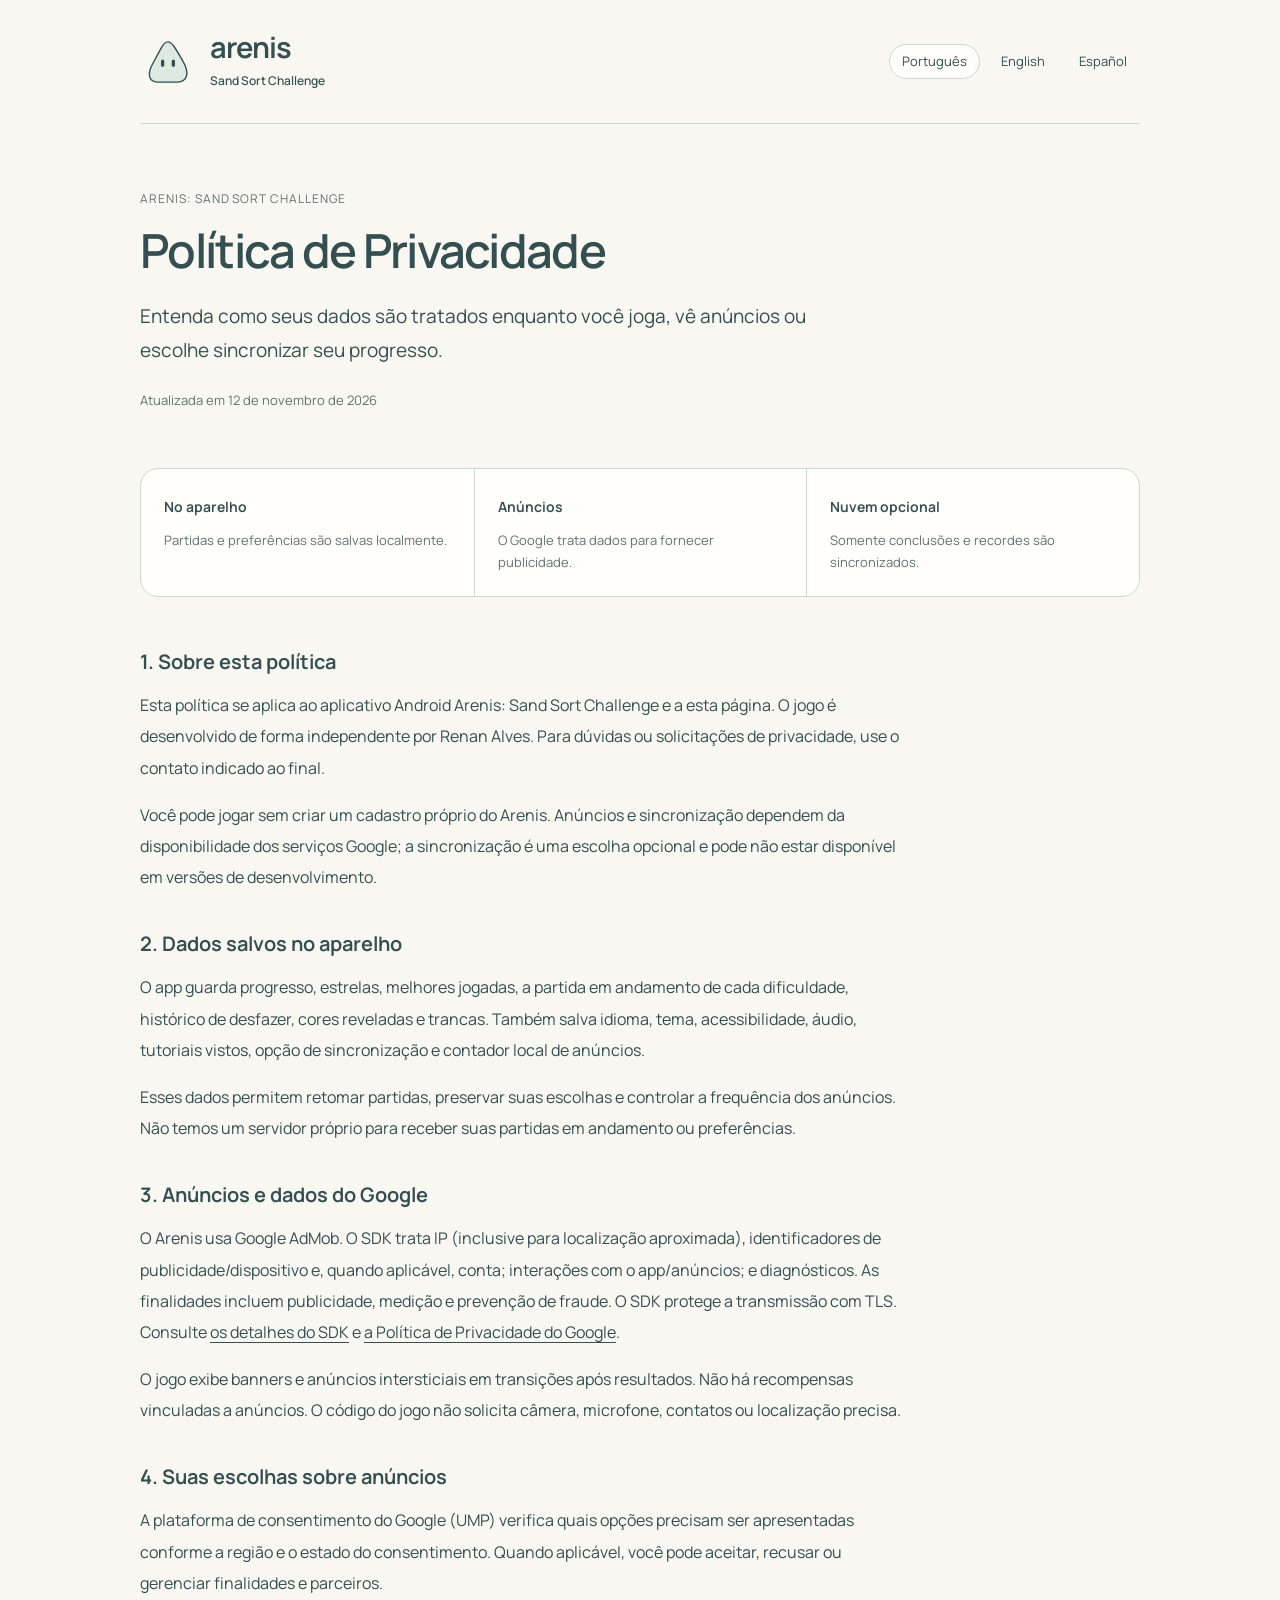
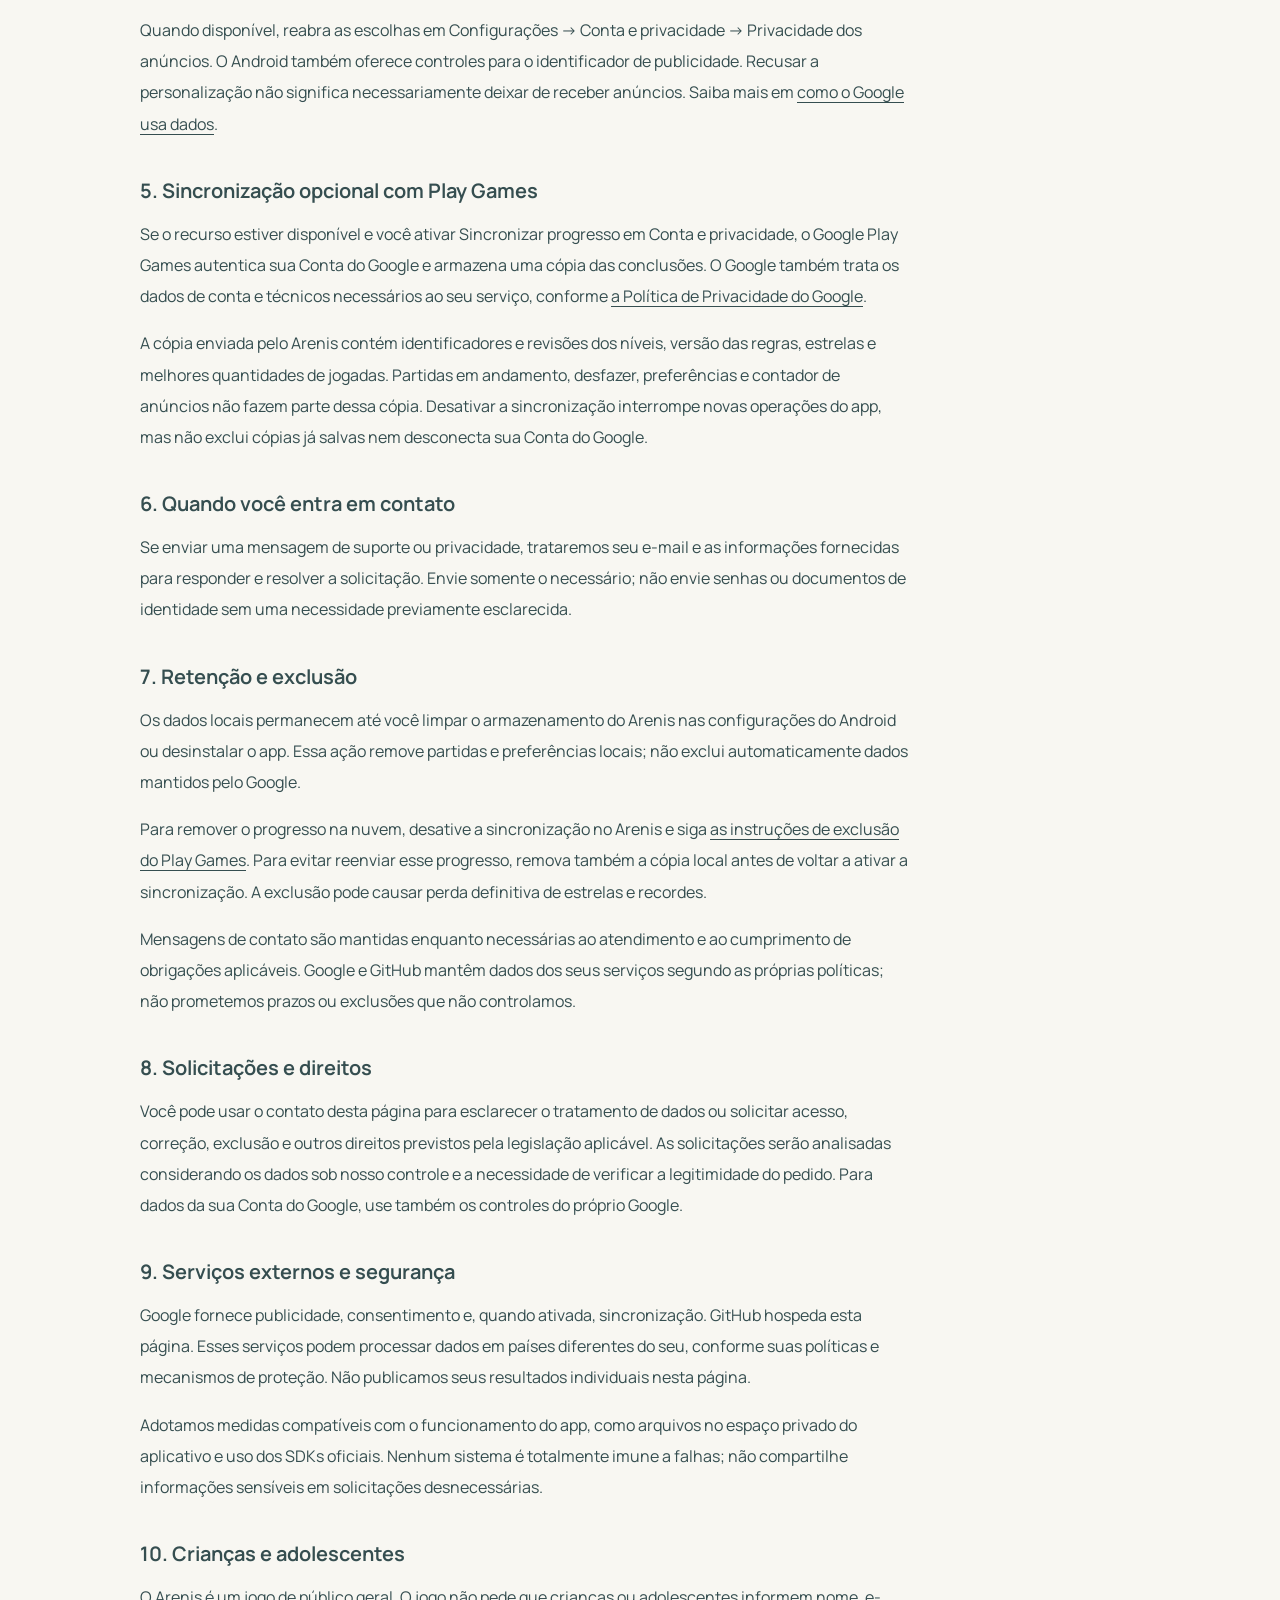
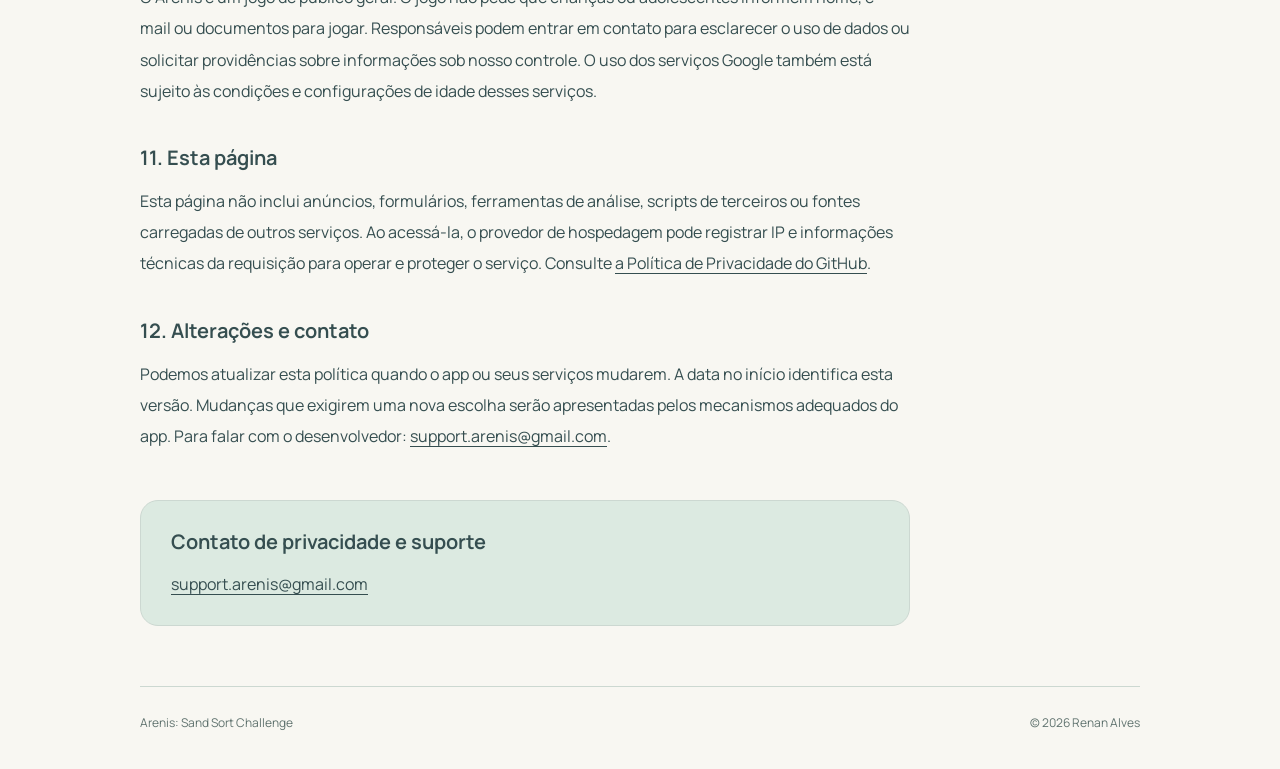
==== website/privacy/index.html @ b130f96e "Publish Arenis privacy policy in three languages" ====
<!doctype html>
<html lang="pt-BR">
<head><meta charset="utf-8"><meta name="viewport" content="width=device-width, initial-scale=1">
<meta name="description" content="Entenda como seus dados são tratados enquanto você joga, vê anúncios ou escolhe sincronizar seu progresso.">
<meta name="color-scheme" content="light dark"><title>Política de Privacidade · Arenis: Sand Sort Challenge</title>
<link rel="stylesheet" href="../styles.css"><link rel="icon" type="image/svg+xml" href="../mascot.svg"></head>
<body><div class="page"><header><a class="brand" href="../"><img src="../mascot.svg" width="56" height="56" alt=""><span><b>arenis</b><small>Sand Sort Challenge</small></span></a>
<nav aria-label="Idioma da página"><a href="./" lang="pt-BR" aria-current="page">Português</a><a href="en/" lang="en">English</a><a href="es-419/" lang="es-419">Español</a></nav></header>
<main><div class="intro"><p class="eyebrow">Arenis: Sand Sort Challenge</p><h1>Política de Privacidade</h1><p class="lead">Entenda como seus dados são tratados enquanto você joga, vê anúncios ou escolhe sincronizar seu progresso.</p><p class="date"><time datetime="2026-11-12">Atualizada em 12 de novembro de 2026</time></p></div>
<div class="summary"><div><strong>No aparelho</strong><p>Partidas e preferências são salvas localmente.</p></div><div><strong>Anúncios</strong><p>O Google trata dados para fornecer publicidade.</p></div><div><strong>Nuvem opcional</strong><p>Somente conclusões e recordes são sincronizados.</p></div></div><article><section id="sobre"><h2>1. Sobre esta política</h2><p>Esta política se aplica ao aplicativo Android Arenis: Sand Sort Challenge e a esta página. O jogo é desenvolvido de forma independente por Renan Alves. Para dúvidas ou solicitações de privacidade, use o contato indicado ao final.</p><p>Você pode jogar sem criar um cadastro próprio do Arenis. Anúncios e sincronização dependem da disponibilidade dos serviços Google; a sincronização é uma escolha opcional e pode não estar disponível em versões de desenvolvimento.</p></section><section id="local"><h2>2. Dados salvos no aparelho</h2><p>O app guarda progresso, estrelas, melhores jogadas, a partida em andamento de cada dificuldade, histórico de desfazer, cores reveladas e trancas. Também salva idioma, tema, acessibilidade, áudio, tutoriais vistos, opção de sincronização e contador local de anúncios.</p><p>Esses dados permitem retomar partidas, preservar suas escolhas e controlar a frequência dos anúncios. Não temos um servidor próprio para receber suas partidas em andamento ou preferências.</p></section><section id="anuncios"><h2>3. Anúncios e dados do Google</h2><p>O Arenis usa Google AdMob. O SDK trata IP (inclusive para localização aproximada), identificadores de publicidade/dispositivo e, quando aplicável, conta; interações com o app/anúncios; e diagnósticos. As finalidades incluem publicidade, medição e prevenção de fraude. O SDK protege a transmissão com TLS. Consulte <a href="https://developers.google.com/admob/android/privacy/play-data-disclosure">os detalhes do SDK</a> e <a href="https://policies.google.com/privacy">a Política de Privacidade do Google</a>.</p><p>O jogo exibe banners e anúncios intersticiais em transições após resultados. Não há recompensas vinculadas a anúncios. O código do jogo não solicita câmera, microfone, contatos ou localização precisa.</p></section><section id="escolhas"><h2>4. Suas escolhas sobre anúncios</h2><p>A plataforma de consentimento do Google (UMP) verifica quais opções precisam ser apresentadas conforme a região e o estado do consentimento. Quando aplicável, você pode aceitar, recusar ou gerenciar finalidades e parceiros.</p><p>Quando disponível, reabra as escolhas em Configurações → Conta e privacidade → Privacidade dos anúncios. O Android também oferece controles para o identificador de publicidade. Recusar a personalização não significa necessariamente deixar de receber anúncios. Saiba mais em <a href="https://policies.google.com/technologies/partner-sites">como o Google usa dados</a>.</p></section><section id="nuvem"><h2>5. Sincronização opcional com Play Games</h2><p>Se o recurso estiver disponível e você ativar Sincronizar progresso em Conta e privacidade, o Google Play Games autentica sua Conta do Google e armazena uma cópia das conclusões. O Google também trata os dados de conta e técnicos necessários ao seu serviço, conforme <a href="https://policies.google.com/privacy">a Política de Privacidade do Google</a>.</p><p>A cópia enviada pelo Arenis contém identificadores e revisões dos níveis, versão das regras, estrelas e melhores quantidades de jogadas. Partidas em andamento, desfazer, preferências e contador de anúncios não fazem parte dessa cópia. Desativar a sincronização interrompe novas operações do app, mas não exclui cópias já salvas nem desconecta sua Conta do Google.</p></section><section id="contato"><h2>6. Quando você entra em contato</h2><p>Se enviar uma mensagem de suporte ou privacidade, trataremos seu e-mail e as informações fornecidas para responder e resolver a solicitação. Envie somente o necessário; não envie senhas ou documentos de identidade sem uma necessidade previamente esclarecida.</p></section><section id="exclusao"><h2>7. Retenção e exclusão</h2><p>Os dados locais permanecem até você limpar o armazenamento do Arenis nas configurações do Android ou desinstalar o app. Essa ação remove partidas e preferências locais; não exclui automaticamente dados mantidos pelo Google.</p><p>Para remover o progresso na nuvem, desative a sincronização no Arenis e siga <a href="https://support.google.com/googleplay/answer/9130646">as instruções de exclusão do Play Games</a>. Para evitar reenviar esse progresso, remova também a cópia local antes de voltar a ativar a sincronização. A exclusão pode causar perda definitiva de estrelas e recordes.</p><p>Mensagens de contato são mantidas enquanto necessárias ao atendimento e ao cumprimento de obrigações aplicáveis. Google e GitHub mantêm dados dos seus serviços segundo as próprias políticas; não prometemos prazos ou exclusões que não controlamos.</p></section><section id="direitos"><h2>8. Solicitações e direitos</h2><p>Você pode usar o contato desta página para esclarecer o tratamento de dados ou solicitar acesso, correção, exclusão e outros direitos previstos pela legislação aplicável. As solicitações serão analisadas considerando os dados sob nosso controle e a necessidade de verificar a legitimidade do pedido. Para dados da sua Conta do Google, use também os controles do próprio Google.</p></section><section id="seguranca"><h2>9. Serviços externos e segurança</h2><p>Google fornece publicidade, consentimento e, quando ativada, sincronização. GitHub hospeda esta página. Esses serviços podem processar dados em países diferentes do seu, conforme suas políticas e mecanismos de proteção. Não publicamos seus resultados individuais nesta página.</p><p>Adotamos medidas compatíveis com o funcionamento do app, como arquivos no espaço privado do aplicativo e uso dos SDKs oficiais. Nenhum sistema é totalmente imune a falhas; não compartilhe informações sensíveis em solicitações desnecessárias.</p></section><section id="familias"><h2>10. Crianças e adolescentes</h2><p>O Arenis é um jogo de público geral. O jogo não pede que crianças ou adolescentes informem nome, e-mail ou documentos para jogar. Responsáveis podem entrar em contato para esclarecer o uso de dados ou solicitar providências sobre informações sob nosso controle. O uso dos serviços Google também está sujeito às condições e configurações de idade desses serviços.</p></section><section id="pagina"><h2>11. Esta página</h2><p>Esta página não inclui anúncios, formulários, ferramentas de análise, scripts de terceiros ou fontes carregadas de outros serviços. Ao acessá-la, o provedor de hospedagem pode registrar IP e informações técnicas da requisição para operar e proteger o serviço. Consulte <a href="https://docs.github.com/site-policy/privacy-policies/github-general-privacy-statement">a Política de Privacidade do GitHub</a>.</p></section><section id="alteracoes"><h2>12. Alterações e contato</h2><p>Podemos atualizar esta política quando o app ou seus serviços mudarem. A data no início identifica esta versão. Mudanças que exigirem uma nova escolha serão apresentadas pelos mecanismos adequados do app. Para falar com o desenvolvedor: <a href="mailto:support.arenis@gmail.com">support.arenis@gmail.com</a>.</p></section></article>
<aside class="contact"><h2>Contato de privacidade e suporte</h2><p><a href="mailto:support.arenis@gmail.com">support.arenis@gmail.com</a></p></aside></main>
<footer><span>Arenis: Sand Sort Challenge</span><span>© 2026 Renan Alves</span></footer></div></body></html>
---- website/styles.css ----
@font-face{font-family:Manrope;src:url("fonts/Manrope.ttf") format("truetype");font-weight:200 800;font-display:swap}
:root{color-scheme:light dark;--bg:#f8f7f2;--surface:#fffefa;--text:#354e50;--muted:#60736f;--line:#ccd8d1;--soft:#dceae1;--focus:#354e50}
*{box-sizing:border-box}html{scroll-behavior:smooth}body{margin:0;background:var(--bg);color:var(--text);font:16px/1.8 Manrope,system-ui,sans-serif}a{color:inherit;text-underline-offset:4px;overflow-wrap:anywhere}a:hover{text-decoration-thickness:2px}a:focus-visible{outline:2px solid var(--focus);outline-offset:5px;border-radius:3px}.page{width:min(100% - 48px,1000px);margin:auto}header{display:flex;align-items:center;justify-content:space-between;gap:24px;padding:32px 0;border-bottom:1px solid var(--line)}.brand{display:flex;gap:14px;align-items:center;text-decoration:none}.brand b{font-size:29px;line-height:1.1;font-weight:650;letter-spacing:-1px}.brand small{display:block;font-size:12px;font-weight:550;margin-top:3px}nav{display:flex;flex-wrap:wrap;gap:8px}nav a{font-size:13px;padding:5px 12px;border:1px solid transparent;border-radius:20px;text-decoration:none}nav a[aria-current]{border-color:var(--line);background:var(--surface)}.intro{max-width:760px;padding:64px 0 28px}.eyebrow{font-size:12px;letter-spacing:.08em;text-transform:uppercase;color:var(--muted);margin:0 0 12px}h1{font-size:clamp(30px,5vw,47px);font-weight:600;line-height:1.2;letter-spacing:-1.7px;margin:0 0 22px}.lead{font-size:19px;line-height:1.75;margin:0 0 22px;max-width:690px}.date{font-size:13px;color:var(--muted)}.summary{display:grid;grid-template-columns:repeat(3,1fr);border:1px solid var(--line);border-radius:18px;background:var(--surface);margin:12px 0 50px}.summary div{padding:23px}.summary div+div{border-left:1px solid var(--line)}.summary strong{font-size:14px;font-weight:650}.summary p{font-size:13px;color:var(--muted);line-height:1.7;margin:8px 0 0}article{max-width:770px}section{margin:0 0 36px;scroll-margin-top:24px}h2{font-size:20px;font-weight:650;line-height:1.5;margin:0 0 13px}p{margin:0 0 16px}article p{line-height:1.95}.contact{border:1px solid var(--line);border-radius:18px;background:var(--soft);padding:26px 30px;margin:48px 0 60px;max-width:770px}.contact p{margin:0}.draft{border:1px dashed var(--muted);border-radius:12px;padding:14px 20px;margin-top:30px;font-size:14px}footer{padding:25px 0 36px;border-top:1px solid var(--line);display:flex;justify-content:space-between;gap:16px;font-size:12px;color:var(--muted)}
@media(prefers-color-scheme:dark){:root{--bg:#202e33;--surface:#29393e;--text:#e3ece5;--muted:#adbfba;--line:#49615e;--soft:#354f47;--focus:#e3ece5}}
@media(max-width:620px){.page{width:calc(100% - 40px)}header{align-items:flex-start;flex-direction:column;gap:20px;padding:24px 0}nav{gap:3px}nav a{padding:4px 10px}nav a:first-child{margin-left:-10px}.intro{padding-top:40px}h1{letter-spacing:-1px}.lead{font-size:17px}.summary{grid-template-columns:1fr;margin-bottom:36px}.summary div{padding:18px 22px}.summary div+div{border-left:0;border-top:1px solid var(--line)}.summary p{margin-top:3px}h2{font-size:19px}.contact{padding:22px}footer{flex-direction:column;gap:5px}article p{line-height:1.9}}
@media(prefers-reduced-motion:reduce){html{scroll-behavior:auto}}
@media print{body{font-size:10pt;background:white;color:black}.page{width:100%}nav,.summary{display:none}.intro{padding:24px 0}a{color:black}section{break-inside:avoid}footer{margin-top:20px}.contact{background:none}}
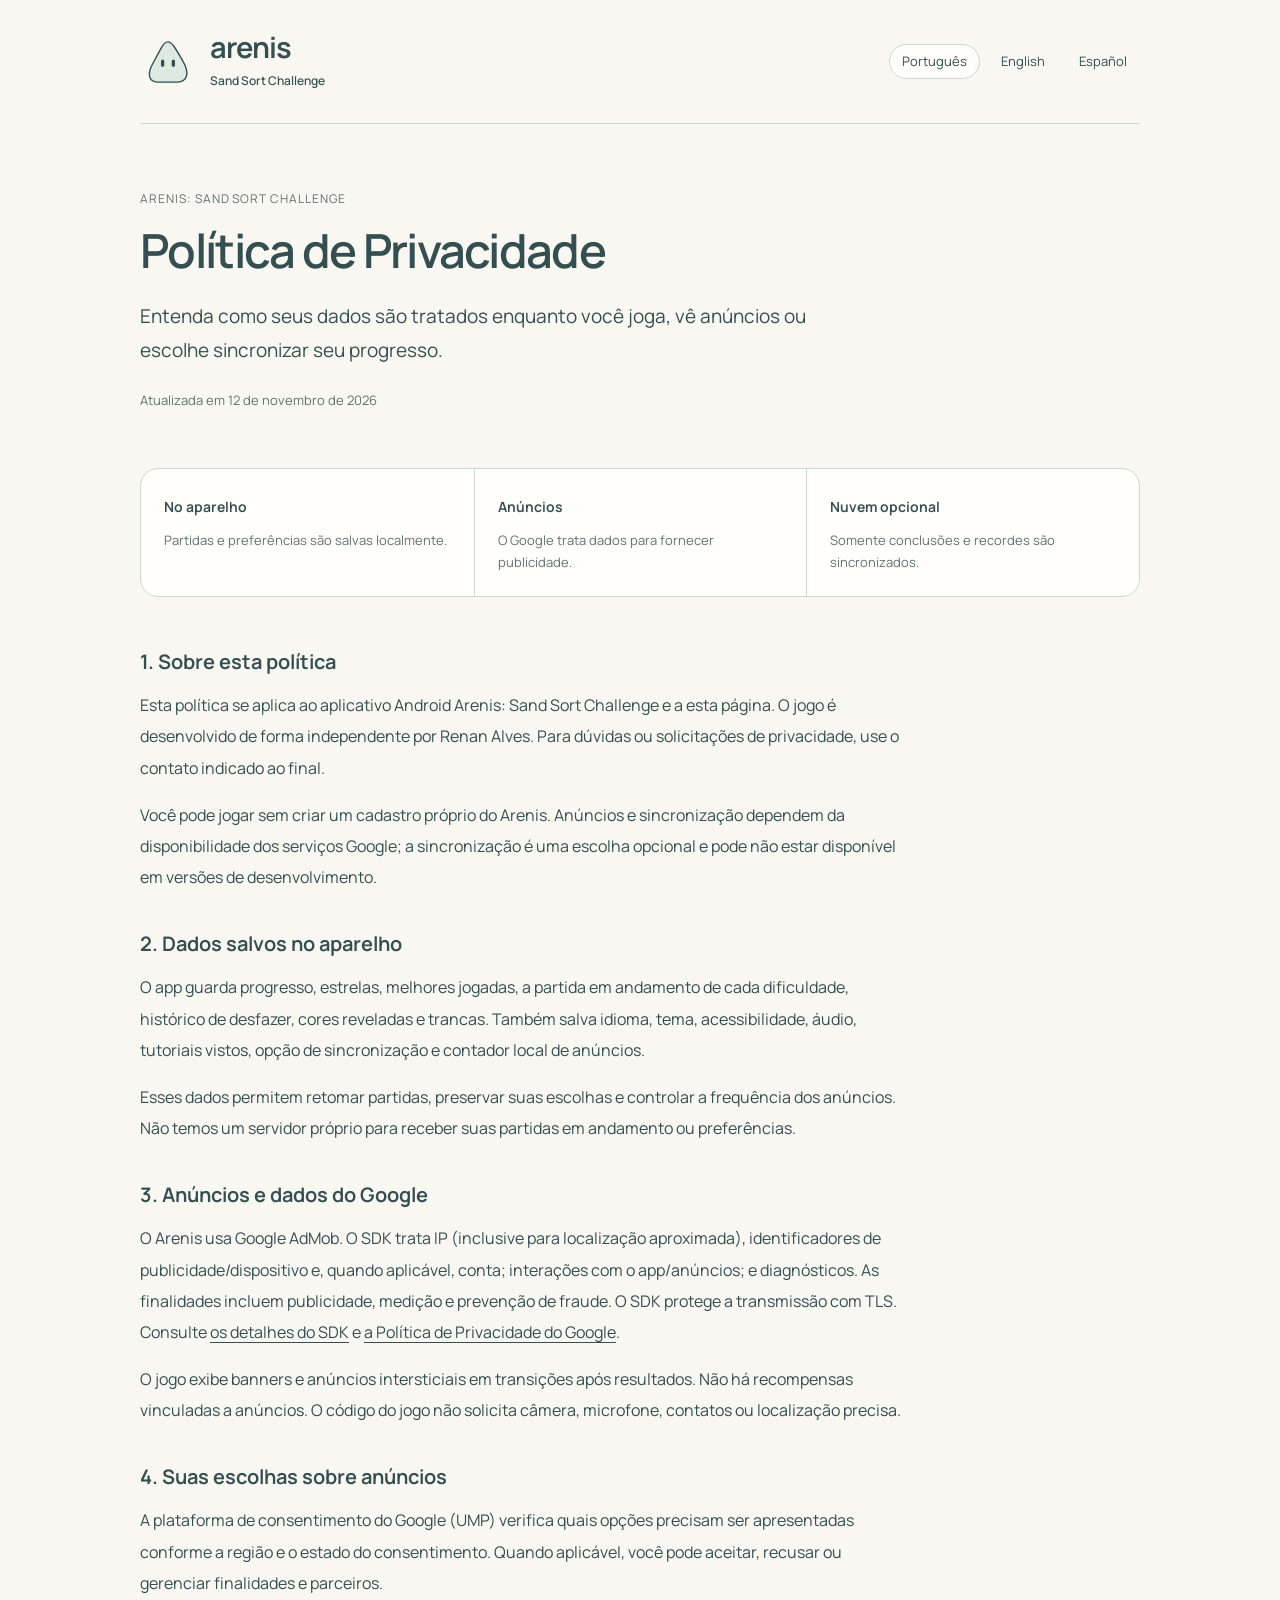
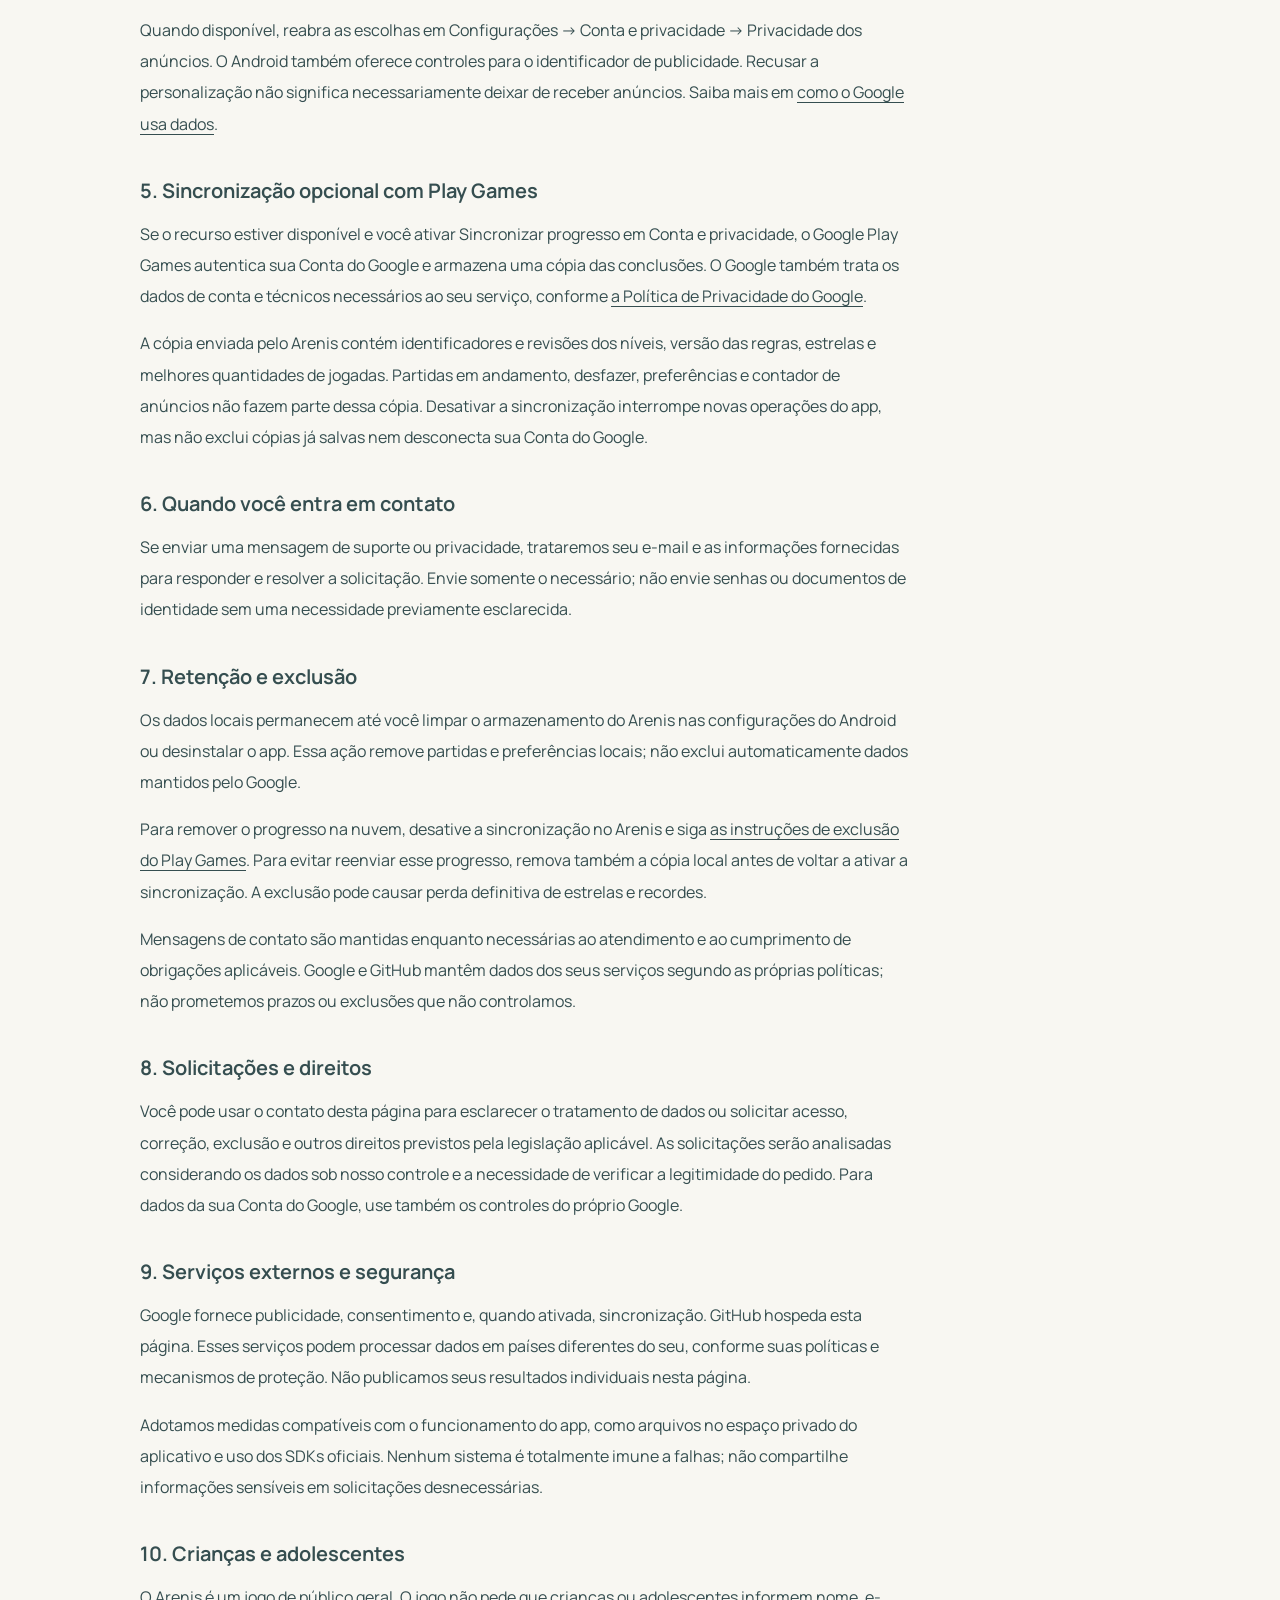
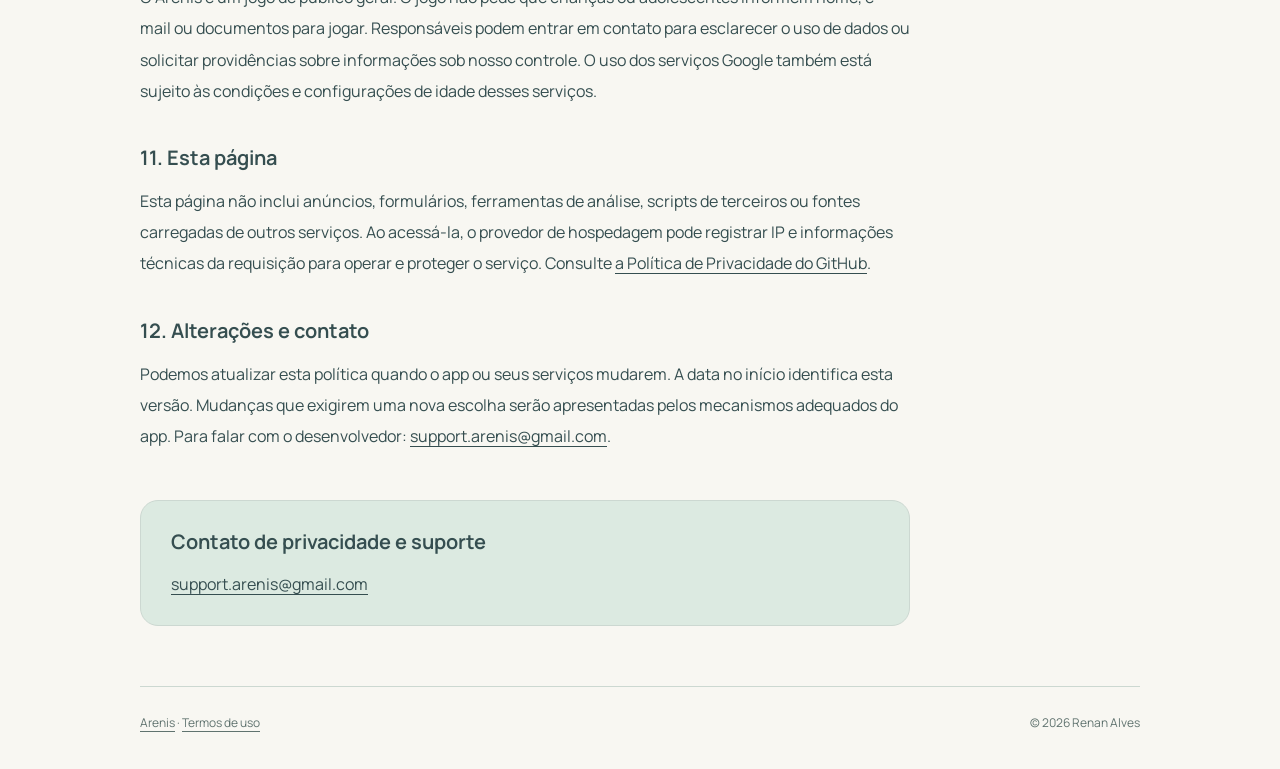
==== commit e2551c0e: "Add Arenis homepage and terms for OAuth setup" ====
--- a/website/privacy/index.html
+++ b/website/privacy/index.html
@@ -9,4 +9,4 @@
 <main><div class="intro"><p class="eyebrow">Arenis: Sand Sort Challenge</p><h1>Política de Privacidade</h1><p class="lead">Entenda como seus dados são tratados enquanto você joga, vê anúncios ou escolhe sincronizar seu progresso.</p><p class="date"><time datetime="2026-11-12">Atualizada em 12 de novembro de 2026</time></p></div>
 <div class="summary"><div><strong>No aparelho</strong><p>Partidas e preferências são salvas localmente.</p></div><div><strong>Anúncios</strong><p>O Google trata dados para fornecer publicidade.</p></div><div><strong>Nuvem opcional</strong><p>Somente conclusões e recordes são sincronizados.</p></div></div><article><section id="sobre"><h2>1. Sobre esta política</h2><p>Esta política se aplica ao aplicativo Android Arenis: Sand Sort Challenge e a esta página. O jogo é desenvolvido de forma independente por Renan Alves. Para dúvidas ou solicitações de privacidade, use o contato indicado ao final.</p><p>Você pode jogar sem criar um cadastro próprio do Arenis. Anúncios e sincronização dependem da disponibilidade dos serviços Google; a sincronização é uma escolha opcional e pode não estar disponível em versões de desenvolvimento.</p></section><section id="local"><h2>2. Dados salvos no aparelho</h2><p>O app guarda progresso, estrelas, melhores jogadas, a partida em andamento de cada dificuldade, histórico de desfazer, cores reveladas e trancas. Também salva idioma, tema, acessibilidade, áudio, tutoriais vistos, opção de sincronização e contador local de anúncios.</p><p>Esses dados permitem retomar partidas, preservar suas escolhas e controlar a frequência dos anúncios. Não temos um servidor próprio para receber suas partidas em andamento ou preferências.</p></section><section id="anuncios"><h2>3. Anúncios e dados do Google</h2><p>O Arenis usa Google AdMob. O SDK trata IP (inclusive para localização aproximada), identificadores de publicidade/dispositivo e, quando aplicável, conta; interações com o app/anúncios; e diagnósticos. As finalidades incluem publicidade, medição e prevenção de fraude. O SDK protege a transmissão com TLS. Consulte <a href="https://developers.google.com/admob/android/privacy/play-data-disclosure">os detalhes do SDK</a> e <a href="https://policies.google.com/privacy">a Política de Privacidade do Google</a>.</p><p>O jogo exibe banners e anúncios intersticiais em transições após resultados. Não há recompensas vinculadas a anúncios. O código do jogo não solicita câmera, microfone, contatos ou localização precisa.</p></section><section id="escolhas"><h2>4. Suas escolhas sobre anúncios</h2><p>A plataforma de consentimento do Google (UMP) verifica quais opções precisam ser apresentadas conforme a região e o estado do consentimento. Quando aplicável, você pode aceitar, recusar ou gerenciar finalidades e parceiros.</p><p>Quando disponível, reabra as escolhas em Configurações → Conta e privacidade → Privacidade dos anúncios. O Android também oferece controles para o identificador de publicidade. Recusar a personalização não significa necessariamente deixar de receber anúncios. Saiba mais em <a href="https://policies.google.com/technologies/partner-sites">como o Google usa dados</a>.</p></section><section id="nuvem"><h2>5. Sincronização opcional com Play Games</h2><p>Se o recurso estiver disponível e você ativar Sincronizar progresso em Conta e privacidade, o Google Play Games autentica sua Conta do Google e armazena uma cópia das conclusões. O Google também trata os dados de conta e técnicos necessários ao seu serviço, conforme <a href="https://policies.google.com/privacy">a Política de Privacidade do Google</a>.</p><p>A cópia enviada pelo Arenis contém identificadores e revisões dos níveis, versão das regras, estrelas e melhores quantidades de jogadas. Partidas em andamento, desfazer, preferências e contador de anúncios não fazem parte dessa cópia. Desativar a sincronização interrompe novas operações do app, mas não exclui cópias já salvas nem desconecta sua Conta do Google.</p></section><section id="contato"><h2>6. Quando você entra em contato</h2><p>Se enviar uma mensagem de suporte ou privacidade, trataremos seu e-mail e as informações fornecidas para responder e resolver a solicitação. Envie somente o necessário; não envie senhas ou documentos de identidade sem uma necessidade previamente esclarecida.</p></section><section id="exclusao"><h2>7. Retenção e exclusão</h2><p>Os dados locais permanecem até você limpar o armazenamento do Arenis nas configurações do Android ou desinstalar o app. Essa ação remove partidas e preferências locais; não exclui automaticamente dados mantidos pelo Google.</p><p>Para remover o progresso na nuvem, desative a sincronização no Arenis e siga <a href="https://support.google.com/googleplay/answer/9130646">as instruções de exclusão do Play Games</a>. Para evitar reenviar esse progresso, remova também a cópia local antes de voltar a ativar a sincronização. A exclusão pode causar perda definitiva de estrelas e recordes.</p><p>Mensagens de contato são mantidas enquanto necessárias ao atendimento e ao cumprimento de obrigações aplicáveis. Google e GitHub mantêm dados dos seus serviços segundo as próprias políticas; não prometemos prazos ou exclusões que não controlamos.</p></section><section id="direitos"><h2>8. Solicitações e direitos</h2><p>Você pode usar o contato desta página para esclarecer o tratamento de dados ou solicitar acesso, correção, exclusão e outros direitos previstos pela legislação aplicável. As solicitações serão analisadas considerando os dados sob nosso controle e a necessidade de verificar a legitimidade do pedido. Para dados da sua Conta do Google, use também os controles do próprio Google.</p></section><section id="seguranca"><h2>9. Serviços externos e segurança</h2><p>Google fornece publicidade, consentimento e, quando ativada, sincronização. GitHub hospeda esta página. Esses serviços podem processar dados em países diferentes do seu, conforme suas políticas e mecanismos de proteção. Não publicamos seus resultados individuais nesta página.</p><p>Adotamos medidas compatíveis com o funcionamento do app, como arquivos no espaço privado do aplicativo e uso dos SDKs oficiais. Nenhum sistema é totalmente imune a falhas; não compartilhe informações sensíveis em solicitações desnecessárias.</p></section><section id="familias"><h2>10. Crianças e adolescentes</h2><p>O Arenis é um jogo de público geral. O jogo não pede que crianças ou adolescentes informem nome, e-mail ou documentos para jogar. Responsáveis podem entrar em contato para esclarecer o uso de dados ou solicitar providências sobre informações sob nosso controle. O uso dos serviços Google também está sujeito às condições e configurações de idade desses serviços.</p></section><section id="pagina"><h2>11. Esta página</h2><p>Esta página não inclui anúncios, formulários, ferramentas de análise, scripts de terceiros ou fontes carregadas de outros serviços. Ao acessá-la, o provedor de hospedagem pode registrar IP e informações técnicas da requisição para operar e proteger o serviço. Consulte <a href="https://docs.github.com/site-policy/privacy-policies/github-general-privacy-statement">a Política de Privacidade do GitHub</a>.</p></section><section id="alteracoes"><h2>12. Alterações e contato</h2><p>Podemos atualizar esta política quando o app ou seus serviços mudarem. A data no início identifica esta versão. Mudanças que exigirem uma nova escolha serão apresentadas pelos mecanismos adequados do app. Para falar com o desenvolvedor: <a href="mailto:support.arenis@gmail.com">support.arenis@gmail.com</a>.</p></section></article>
 <aside class="contact"><h2>Contato de privacidade e suporte</h2><p><a href="mailto:support.arenis@gmail.com">support.arenis@gmail.com</a></p></aside></main>
-<footer><span>Arenis: Sand Sort Challenge</span><span>© 2026 Renan Alves</span></footer></div></body></html>
+<footer><span><a href="../">Arenis</a> · <a href="../terms/">Termos de uso</a></span><span>© 2026 Renan Alves</span></footer></div></body></html>
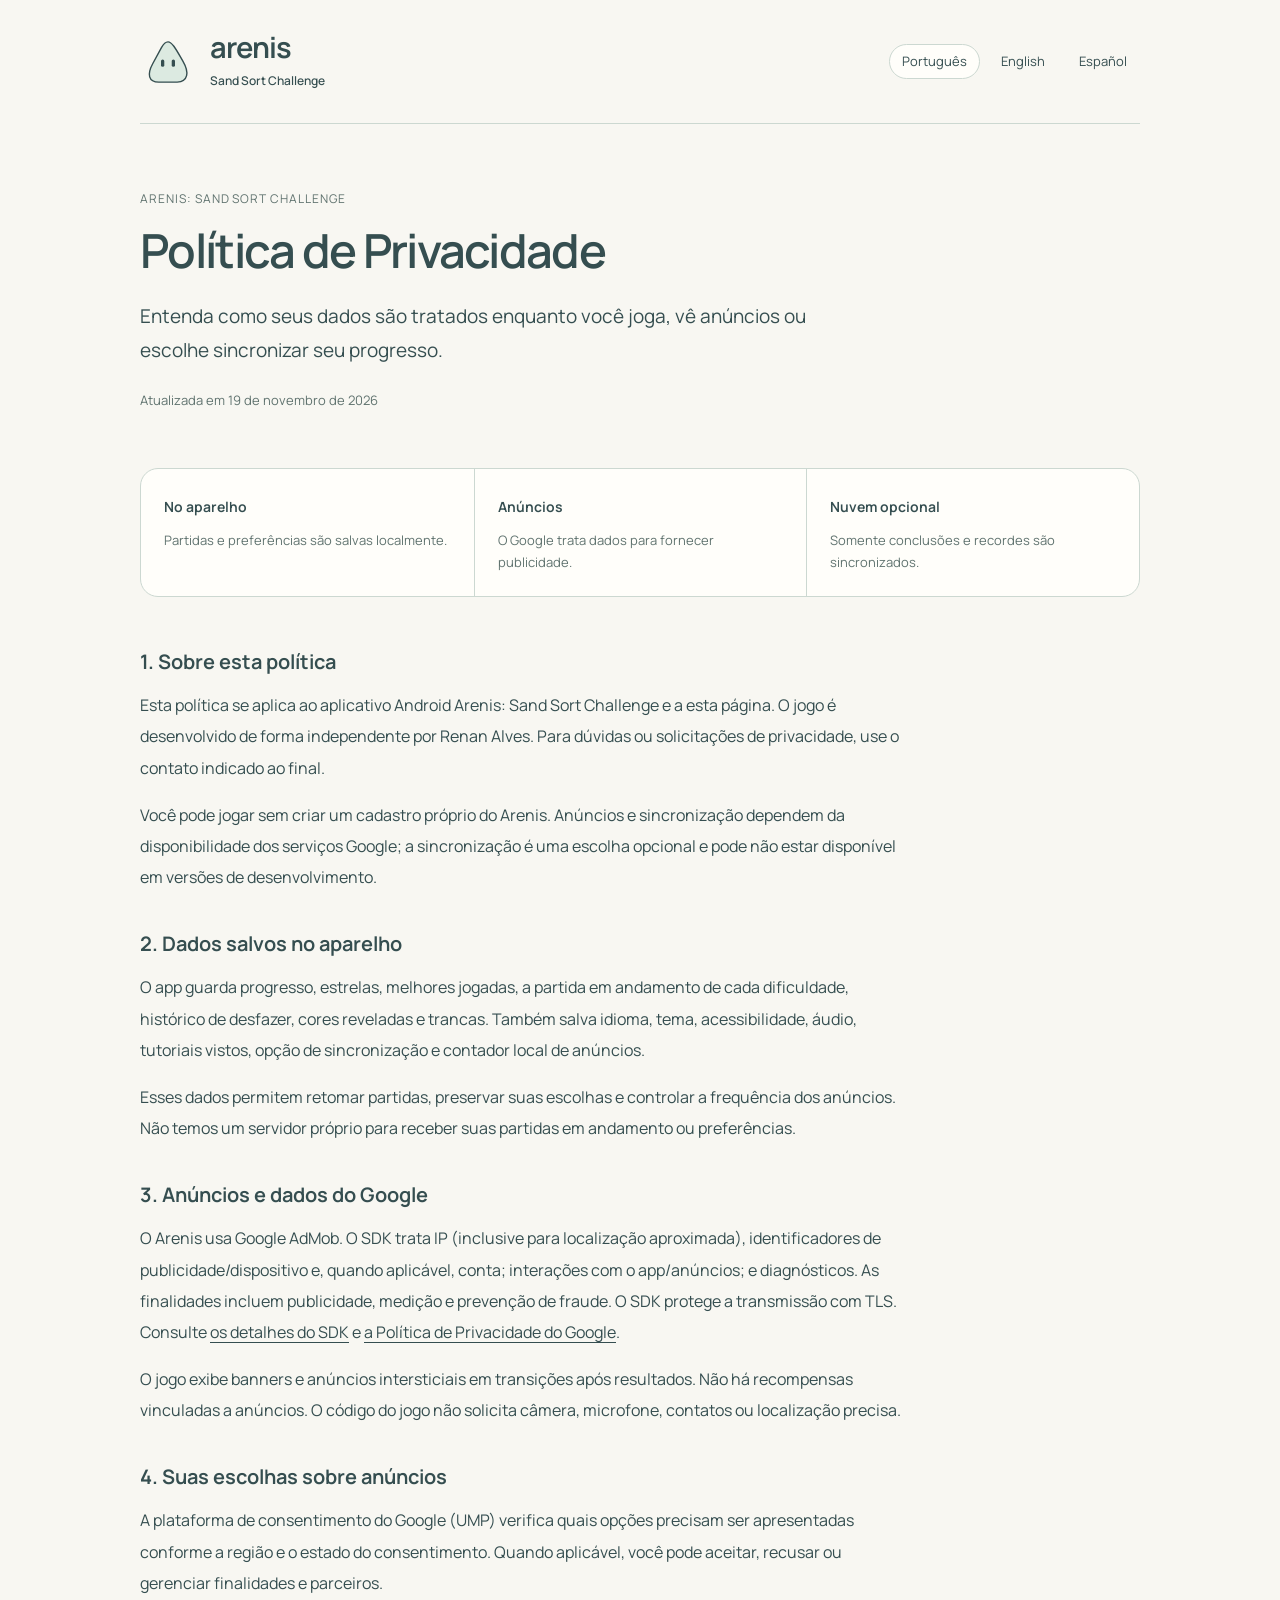
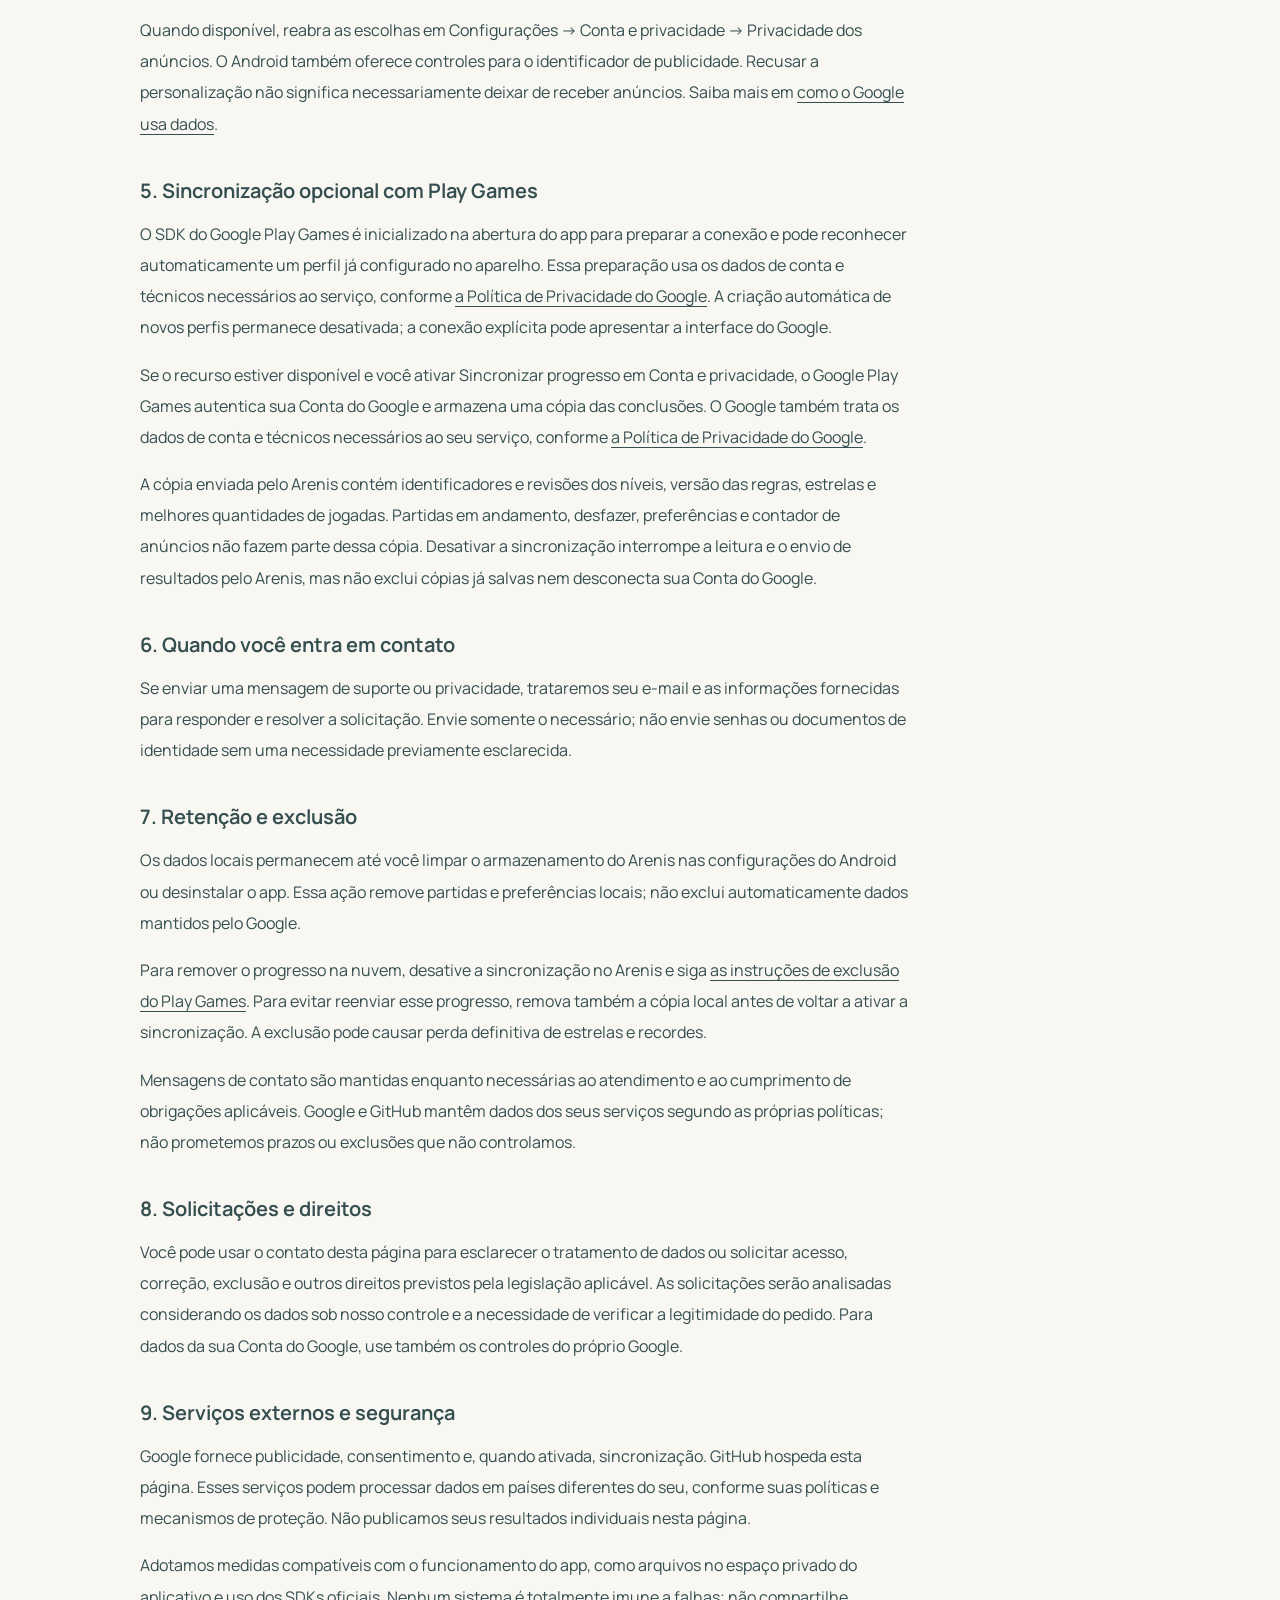
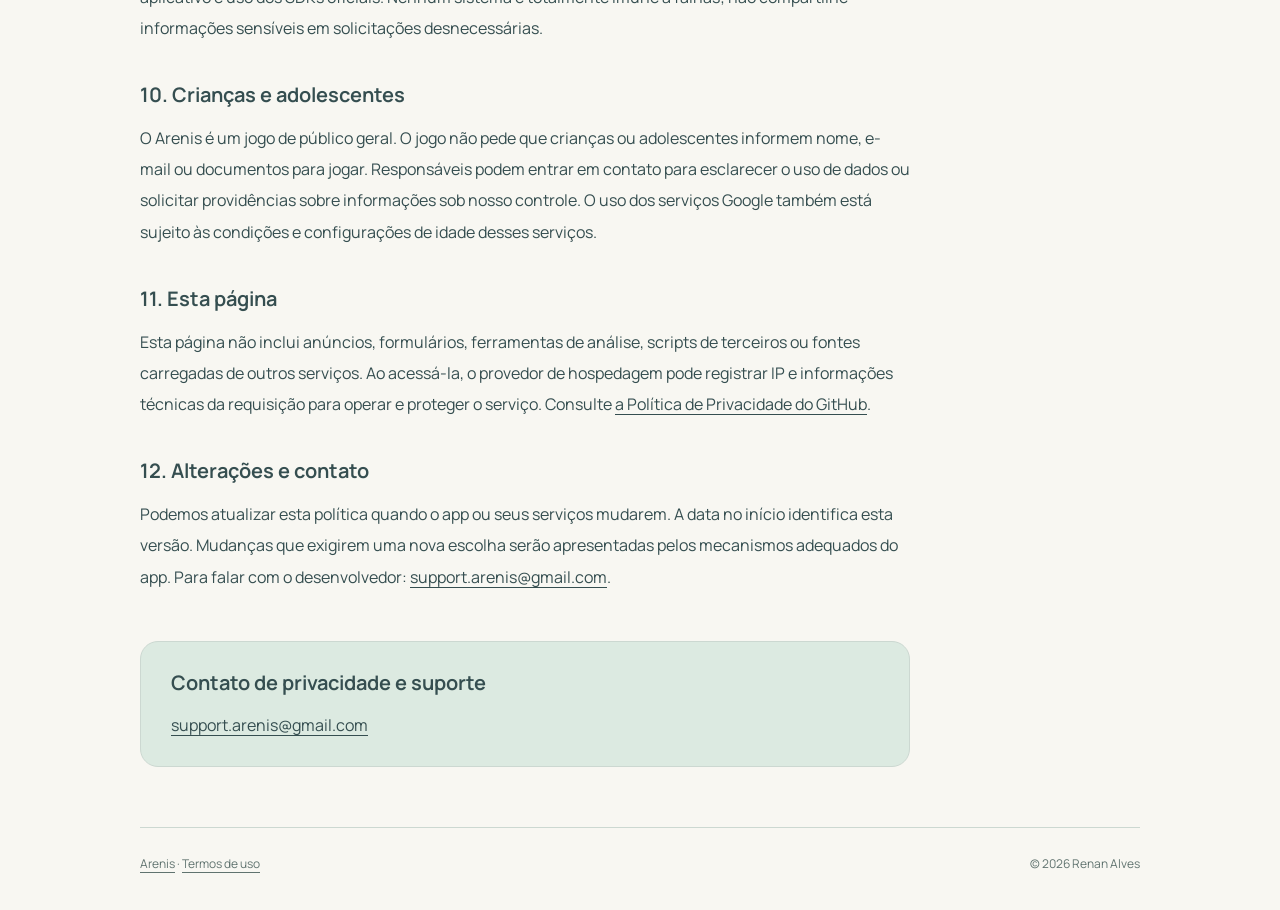
==== commit c734be61: "Clarify Play Games SDK startup in privacy policy" ====
--- a/website/privacy/index.html
+++ b/website/privacy/index.html
@@ -6,7 +6,7 @@
 <link rel="stylesheet" href="../styles.css"><link rel="icon" type="image/svg+xml" href="../mascot.svg"></head>
 <body><div class="page"><header><a class="brand" href="../"><img src="../mascot.svg" width="56" height="56" alt=""><span><b>arenis</b><small>Sand Sort Challenge</small></span></a>
 <nav aria-label="Idioma da página"><a href="./" lang="pt-BR" aria-current="page">Português</a><a href="en/" lang="en">English</a><a href="es-419/" lang="es-419">Español</a></nav></header>
-<main><div class="intro"><p class="eyebrow">Arenis: Sand Sort Challenge</p><h1>Política de Privacidade</h1><p class="lead">Entenda como seus dados são tratados enquanto você joga, vê anúncios ou escolhe sincronizar seu progresso.</p><p class="date"><time datetime="2026-11-12">Atualizada em 12 de novembro de 2026</time></p></div>
-<div class="summary"><div><strong>No aparelho</strong><p>Partidas e preferências são salvas localmente.</p></div><div><strong>Anúncios</strong><p>O Google trata dados para fornecer publicidade.</p></div><div><strong>Nuvem opcional</strong><p>Somente conclusões e recordes são sincronizados.</p></div></div><article><section id="sobre"><h2>1. Sobre esta política</h2><p>Esta política se aplica ao aplicativo Android Arenis: Sand Sort Challenge e a esta página. O jogo é desenvolvido de forma independente por Renan Alves. Para dúvidas ou solicitações de privacidade, use o contato indicado ao final.</p><p>Você pode jogar sem criar um cadastro próprio do Arenis. Anúncios e sincronização dependem da disponibilidade dos serviços Google; a sincronização é uma escolha opcional e pode não estar disponível em versões de desenvolvimento.</p></section><section id="local"><h2>2. Dados salvos no aparelho</h2><p>O app guarda progresso, estrelas, melhores jogadas, a partida em andamento de cada dificuldade, histórico de desfazer, cores reveladas e trancas. Também salva idioma, tema, acessibilidade, áudio, tutoriais vistos, opção de sincronização e contador local de anúncios.</p><p>Esses dados permitem retomar partidas, preservar suas escolhas e controlar a frequência dos anúncios. Não temos um servidor próprio para receber suas partidas em andamento ou preferências.</p></section><section id="anuncios"><h2>3. Anúncios e dados do Google</h2><p>O Arenis usa Google AdMob. O SDK trata IP (inclusive para localização aproximada), identificadores de publicidade/dispositivo e, quando aplicável, conta; interações com o app/anúncios; e diagnósticos. As finalidades incluem publicidade, medição e prevenção de fraude. O SDK protege a transmissão com TLS. Consulte <a href="https://developers.google.com/admob/android/privacy/play-data-disclosure">os detalhes do SDK</a> e <a href="https://policies.google.com/privacy">a Política de Privacidade do Google</a>.</p><p>O jogo exibe banners e anúncios intersticiais em transições após resultados. Não há recompensas vinculadas a anúncios. O código do jogo não solicita câmera, microfone, contatos ou localização precisa.</p></section><section id="escolhas"><h2>4. Suas escolhas sobre anúncios</h2><p>A plataforma de consentimento do Google (UMP) verifica quais opções precisam ser apresentadas conforme a região e o estado do consentimento. Quando aplicável, você pode aceitar, recusar ou gerenciar finalidades e parceiros.</p><p>Quando disponível, reabra as escolhas em Configurações → Conta e privacidade → Privacidade dos anúncios. O Android também oferece controles para o identificador de publicidade. Recusar a personalização não significa necessariamente deixar de receber anúncios. Saiba mais em <a href="https://policies.google.com/technologies/partner-sites">como o Google usa dados</a>.</p></section><section id="nuvem"><h2>5. Sincronização opcional com Play Games</h2><p>Se o recurso estiver disponível e você ativar Sincronizar progresso em Conta e privacidade, o Google Play Games autentica sua Conta do Google e armazena uma cópia das conclusões. O Google também trata os dados de conta e técnicos necessários ao seu serviço, conforme <a href="https://policies.google.com/privacy">a Política de Privacidade do Google</a>.</p><p>A cópia enviada pelo Arenis contém identificadores e revisões dos níveis, versão das regras, estrelas e melhores quantidades de jogadas. Partidas em andamento, desfazer, preferências e contador de anúncios não fazem parte dessa cópia. Desativar a sincronização interrompe novas operações do app, mas não exclui cópias já salvas nem desconecta sua Conta do Google.</p></section><section id="contato"><h2>6. Quando você entra em contato</h2><p>Se enviar uma mensagem de suporte ou privacidade, trataremos seu e-mail e as informações fornecidas para responder e resolver a solicitação. Envie somente o necessário; não envie senhas ou documentos de identidade sem uma necessidade previamente esclarecida.</p></section><section id="exclusao"><h2>7. Retenção e exclusão</h2><p>Os dados locais permanecem até você limpar o armazenamento do Arenis nas configurações do Android ou desinstalar o app. Essa ação remove partidas e preferências locais; não exclui automaticamente dados mantidos pelo Google.</p><p>Para remover o progresso na nuvem, desative a sincronização no Arenis e siga <a href="https://support.google.com/googleplay/answer/9130646">as instruções de exclusão do Play Games</a>. Para evitar reenviar esse progresso, remova também a cópia local antes de voltar a ativar a sincronização. A exclusão pode causar perda definitiva de estrelas e recordes.</p><p>Mensagens de contato são mantidas enquanto necessárias ao atendimento e ao cumprimento de obrigações aplicáveis. Google e GitHub mantêm dados dos seus serviços segundo as próprias políticas; não prometemos prazos ou exclusões que não controlamos.</p></section><section id="direitos"><h2>8. Solicitações e direitos</h2><p>Você pode usar o contato desta página para esclarecer o tratamento de dados ou solicitar acesso, correção, exclusão e outros direitos previstos pela legislação aplicável. As solicitações serão analisadas considerando os dados sob nosso controle e a necessidade de verificar a legitimidade do pedido. Para dados da sua Conta do Google, use também os controles do próprio Google.</p></section><section id="seguranca"><h2>9. Serviços externos e segurança</h2><p>Google fornece publicidade, consentimento e, quando ativada, sincronização. GitHub hospeda esta página. Esses serviços podem processar dados em países diferentes do seu, conforme suas políticas e mecanismos de proteção. Não publicamos seus resultados individuais nesta página.</p><p>Adotamos medidas compatíveis com o funcionamento do app, como arquivos no espaço privado do aplicativo e uso dos SDKs oficiais. Nenhum sistema é totalmente imune a falhas; não compartilhe informações sensíveis em solicitações desnecessárias.</p></section><section id="familias"><h2>10. Crianças e adolescentes</h2><p>O Arenis é um jogo de público geral. O jogo não pede que crianças ou adolescentes informem nome, e-mail ou documentos para jogar. Responsáveis podem entrar em contato para esclarecer o uso de dados ou solicitar providências sobre informações sob nosso controle. O uso dos serviços Google também está sujeito às condições e configurações de idade desses serviços.</p></section><section id="pagina"><h2>11. Esta página</h2><p>Esta página não inclui anúncios, formulários, ferramentas de análise, scripts de terceiros ou fontes carregadas de outros serviços. Ao acessá-la, o provedor de hospedagem pode registrar IP e informações técnicas da requisição para operar e proteger o serviço. Consulte <a href="https://docs.github.com/site-policy/privacy-policies/github-general-privacy-statement">a Política de Privacidade do GitHub</a>.</p></section><section id="alteracoes"><h2>12. Alterações e contato</h2><p>Podemos atualizar esta política quando o app ou seus serviços mudarem. A data no início identifica esta versão. Mudanças que exigirem uma nova escolha serão apresentadas pelos mecanismos adequados do app. Para falar com o desenvolvedor: <a href="mailto:support.arenis@gmail.com">support.arenis@gmail.com</a>.</p></section></article>
+<main><div class="intro"><p class="eyebrow">Arenis: Sand Sort Challenge</p><h1>Política de Privacidade</h1><p class="lead">Entenda como seus dados são tratados enquanto você joga, vê anúncios ou escolhe sincronizar seu progresso.</p><p class="date"><time datetime="2026-11-19">Atualizada em 19 de novembro de 2026</time></p></div>
+<div class="summary"><div><strong>No aparelho</strong><p>Partidas e preferências são salvas localmente.</p></div><div><strong>Anúncios</strong><p>O Google trata dados para fornecer publicidade.</p></div><div><strong>Nuvem opcional</strong><p>Somente conclusões e recordes são sincronizados.</p></div></div><article><section id="sobre"><h2>1. Sobre esta política</h2><p>Esta política se aplica ao aplicativo Android Arenis: Sand Sort Challenge e a esta página. O jogo é desenvolvido de forma independente por Renan Alves. Para dúvidas ou solicitações de privacidade, use o contato indicado ao final.</p><p>Você pode jogar sem criar um cadastro próprio do Arenis. Anúncios e sincronização dependem da disponibilidade dos serviços Google; a sincronização é uma escolha opcional e pode não estar disponível em versões de desenvolvimento.</p></section><section id="local"><h2>2. Dados salvos no aparelho</h2><p>O app guarda progresso, estrelas, melhores jogadas, a partida em andamento de cada dificuldade, histórico de desfazer, cores reveladas e trancas. Também salva idioma, tema, acessibilidade, áudio, tutoriais vistos, opção de sincronização e contador local de anúncios.</p><p>Esses dados permitem retomar partidas, preservar suas escolhas e controlar a frequência dos anúncios. Não temos um servidor próprio para receber suas partidas em andamento ou preferências.</p></section><section id="anuncios"><h2>3. Anúncios e dados do Google</h2><p>O Arenis usa Google AdMob. O SDK trata IP (inclusive para localização aproximada), identificadores de publicidade/dispositivo e, quando aplicável, conta; interações com o app/anúncios; e diagnósticos. As finalidades incluem publicidade, medição e prevenção de fraude. O SDK protege a transmissão com TLS. Consulte <a href="https://developers.google.com/admob/android/privacy/play-data-disclosure">os detalhes do SDK</a> e <a href="https://policies.google.com/privacy">a Política de Privacidade do Google</a>.</p><p>O jogo exibe banners e anúncios intersticiais em transições após resultados. Não há recompensas vinculadas a anúncios. O código do jogo não solicita câmera, microfone, contatos ou localização precisa.</p></section><section id="escolhas"><h2>4. Suas escolhas sobre anúncios</h2><p>A plataforma de consentimento do Google (UMP) verifica quais opções precisam ser apresentadas conforme a região e o estado do consentimento. Quando aplicável, você pode aceitar, recusar ou gerenciar finalidades e parceiros.</p><p>Quando disponível, reabra as escolhas em Configurações → Conta e privacidade → Privacidade dos anúncios. O Android também oferece controles para o identificador de publicidade. Recusar a personalização não significa necessariamente deixar de receber anúncios. Saiba mais em <a href="https://policies.google.com/technologies/partner-sites">como o Google usa dados</a>.</p></section><section id="nuvem"><h2>5. Sincronização opcional com Play Games</h2><p>O SDK do Google Play Games é inicializado na abertura do app para preparar a conexão e pode reconhecer automaticamente um perfil já configurado no aparelho. Essa preparação usa os dados de conta e técnicos necessários ao serviço, conforme <a href="https://policies.google.com/privacy">a Política de Privacidade do Google</a>. A criação automática de novos perfis permanece desativada; a conexão explícita pode apresentar a interface do Google.</p><p>Se o recurso estiver disponível e você ativar Sincronizar progresso em Conta e privacidade, o Google Play Games autentica sua Conta do Google e armazena uma cópia das conclusões. O Google também trata os dados de conta e técnicos necessários ao seu serviço, conforme <a href="https://policies.google.com/privacy">a Política de Privacidade do Google</a>.</p><p>A cópia enviada pelo Arenis contém identificadores e revisões dos níveis, versão das regras, estrelas e melhores quantidades de jogadas. Partidas em andamento, desfazer, preferências e contador de anúncios não fazem parte dessa cópia. Desativar a sincronização interrompe a leitura e o envio de resultados pelo Arenis, mas não exclui cópias já salvas nem desconecta sua Conta do Google.</p></section><section id="contato"><h2>6. Quando você entra em contato</h2><p>Se enviar uma mensagem de suporte ou privacidade, trataremos seu e-mail e as informações fornecidas para responder e resolver a solicitação. Envie somente o necessário; não envie senhas ou documentos de identidade sem uma necessidade previamente esclarecida.</p></section><section id="exclusao"><h2>7. Retenção e exclusão</h2><p>Os dados locais permanecem até você limpar o armazenamento do Arenis nas configurações do Android ou desinstalar o app. Essa ação remove partidas e preferências locais; não exclui automaticamente dados mantidos pelo Google.</p><p>Para remover o progresso na nuvem, desative a sincronização no Arenis e siga <a href="https://support.google.com/googleplay/answer/9130646">as instruções de exclusão do Play Games</a>. Para evitar reenviar esse progresso, remova também a cópia local antes de voltar a ativar a sincronização. A exclusão pode causar perda definitiva de estrelas e recordes.</p><p>Mensagens de contato são mantidas enquanto necessárias ao atendimento e ao cumprimento de obrigações aplicáveis. Google e GitHub mantêm dados dos seus serviços segundo as próprias políticas; não prometemos prazos ou exclusões que não controlamos.</p></section><section id="direitos"><h2>8. Solicitações e direitos</h2><p>Você pode usar o contato desta página para esclarecer o tratamento de dados ou solicitar acesso, correção, exclusão e outros direitos previstos pela legislação aplicável. As solicitações serão analisadas considerando os dados sob nosso controle e a necessidade de verificar a legitimidade do pedido. Para dados da sua Conta do Google, use também os controles do próprio Google.</p></section><section id="seguranca"><h2>9. Serviços externos e segurança</h2><p>Google fornece publicidade, consentimento e, quando ativada, sincronização. GitHub hospeda esta página. Esses serviços podem processar dados em países diferentes do seu, conforme suas políticas e mecanismos de proteção. Não publicamos seus resultados individuais nesta página.</p><p>Adotamos medidas compatíveis com o funcionamento do app, como arquivos no espaço privado do aplicativo e uso dos SDKs oficiais. Nenhum sistema é totalmente imune a falhas; não compartilhe informações sensíveis em solicitações desnecessárias.</p></section><section id="familias"><h2>10. Crianças e adolescentes</h2><p>O Arenis é um jogo de público geral. O jogo não pede que crianças ou adolescentes informem nome, e-mail ou documentos para jogar. Responsáveis podem entrar em contato para esclarecer o uso de dados ou solicitar providências sobre informações sob nosso controle. O uso dos serviços Google também está sujeito às condições e configurações de idade desses serviços.</p></section><section id="pagina"><h2>11. Esta página</h2><p>Esta página não inclui anúncios, formulários, ferramentas de análise, scripts de terceiros ou fontes carregadas de outros serviços. Ao acessá-la, o provedor de hospedagem pode registrar IP e informações técnicas da requisição para operar e proteger o serviço. Consulte <a href="https://docs.github.com/site-policy/privacy-policies/github-general-privacy-statement">a Política de Privacidade do GitHub</a>.</p></section><section id="alteracoes"><h2>12. Alterações e contato</h2><p>Podemos atualizar esta política quando o app ou seus serviços mudarem. A data no início identifica esta versão. Mudanças que exigirem uma nova escolha serão apresentadas pelos mecanismos adequados do app. Para falar com o desenvolvedor: <a href="mailto:support.arenis@gmail.com">support.arenis@gmail.com</a>.</p></section></article>
 <aside class="contact"><h2>Contato de privacidade e suporte</h2><p><a href="mailto:support.arenis@gmail.com">support.arenis@gmail.com</a></p></aside></main>
 <footer><span><a href="../">Arenis</a> · <a href="../terms/">Termos de uso</a></span><span>© 2026 Renan Alves</span></footer></div></body></html>
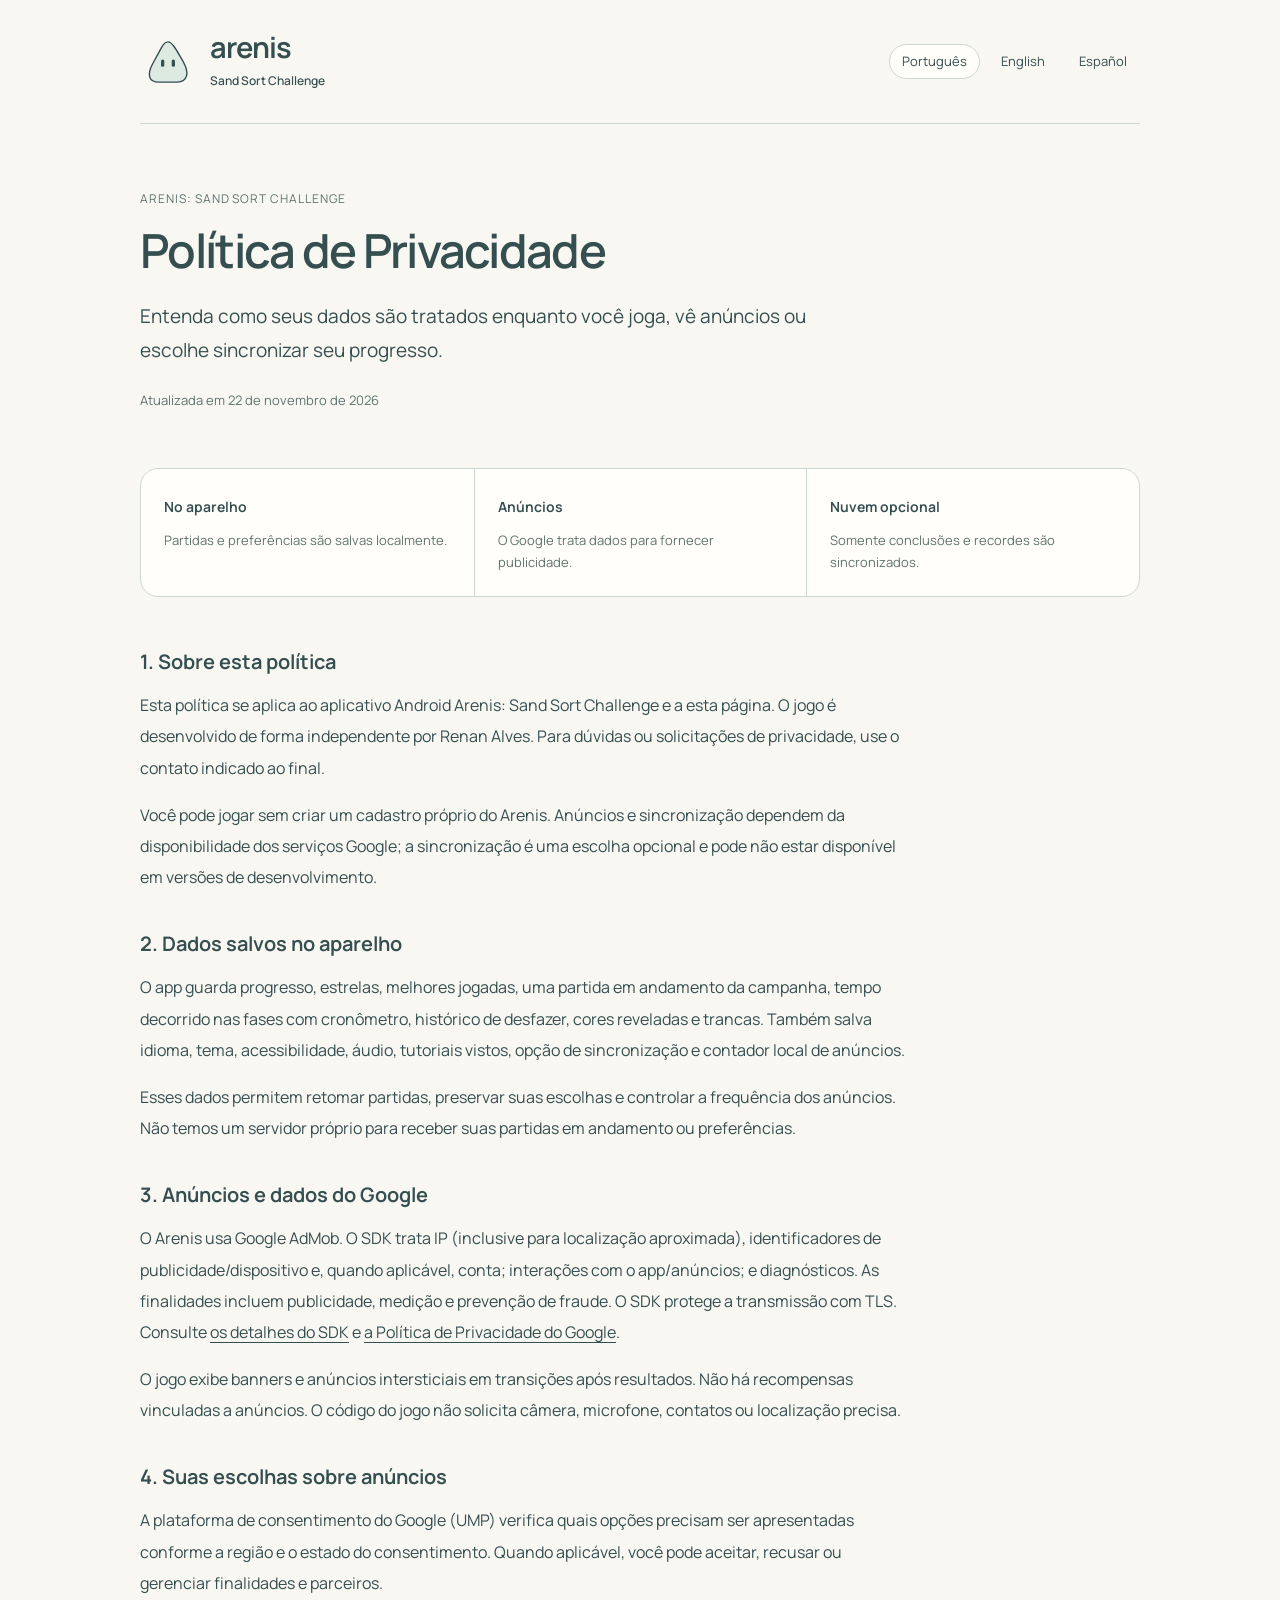
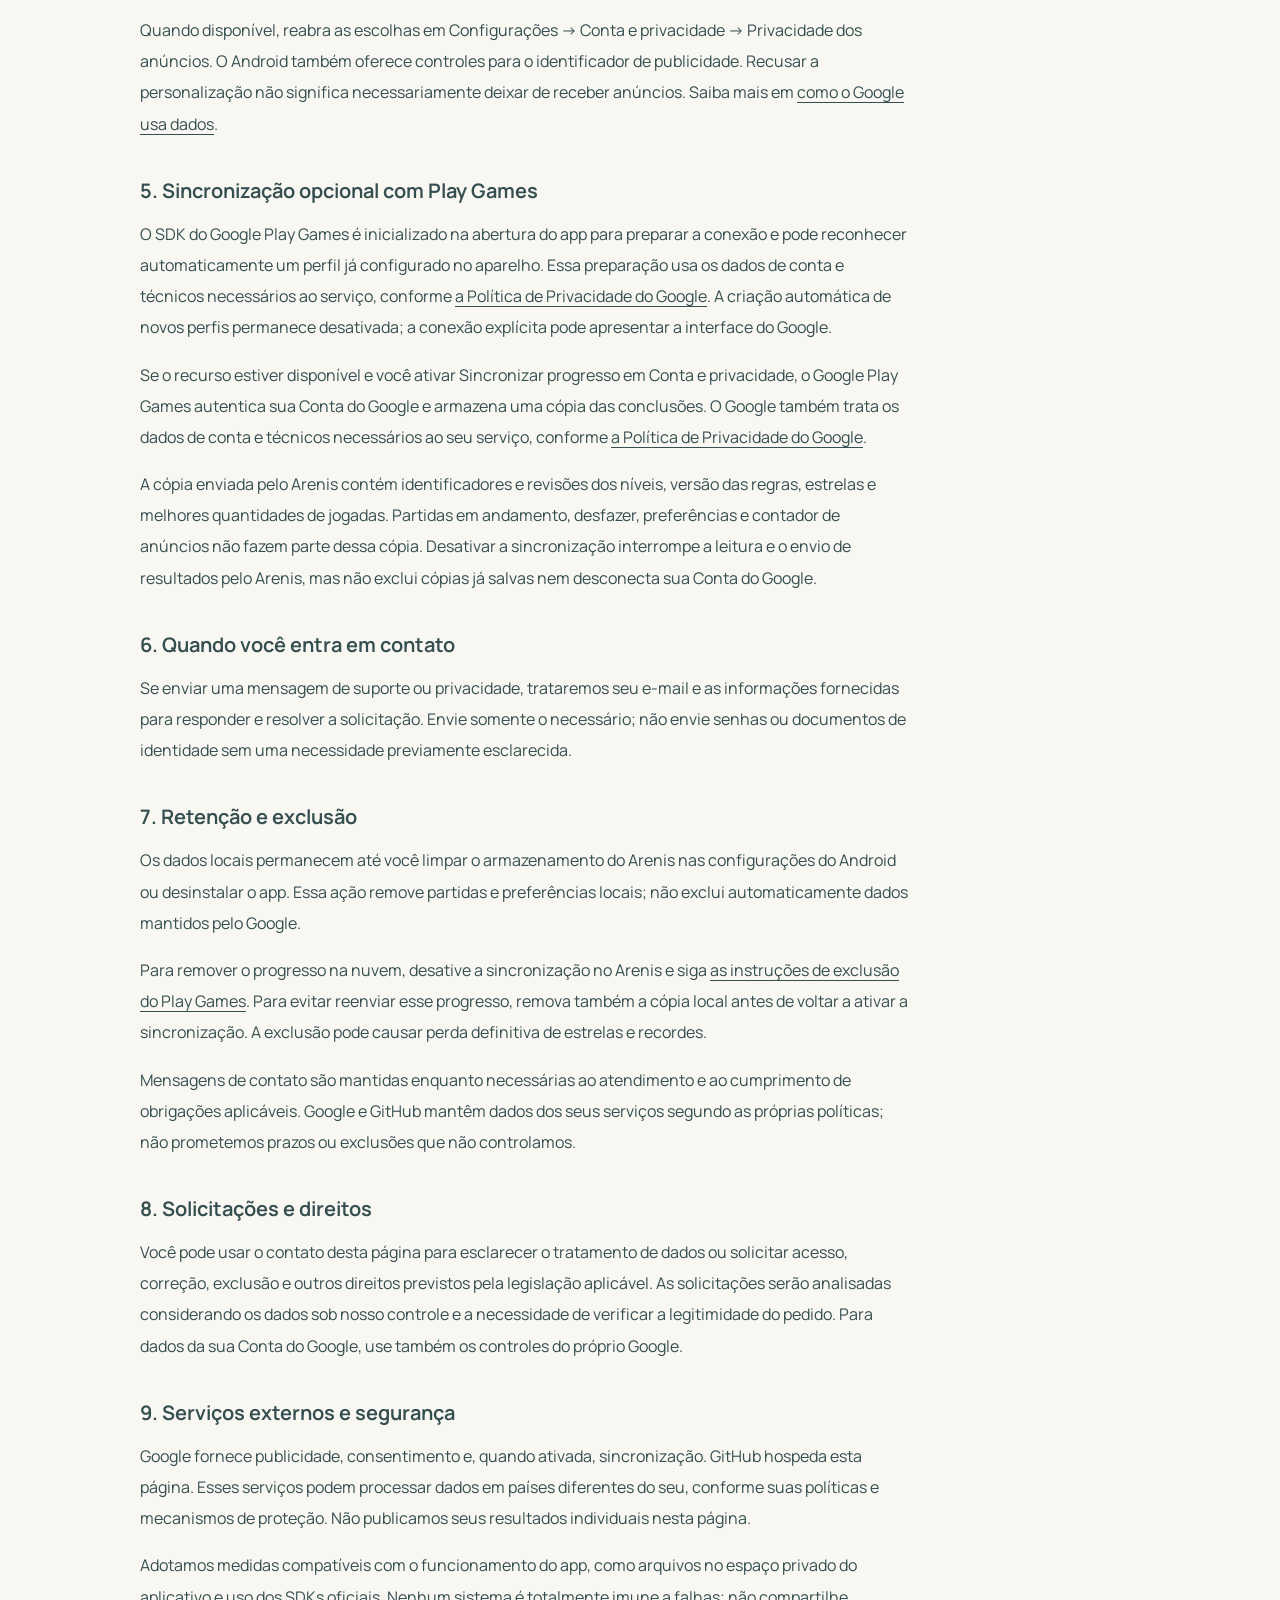
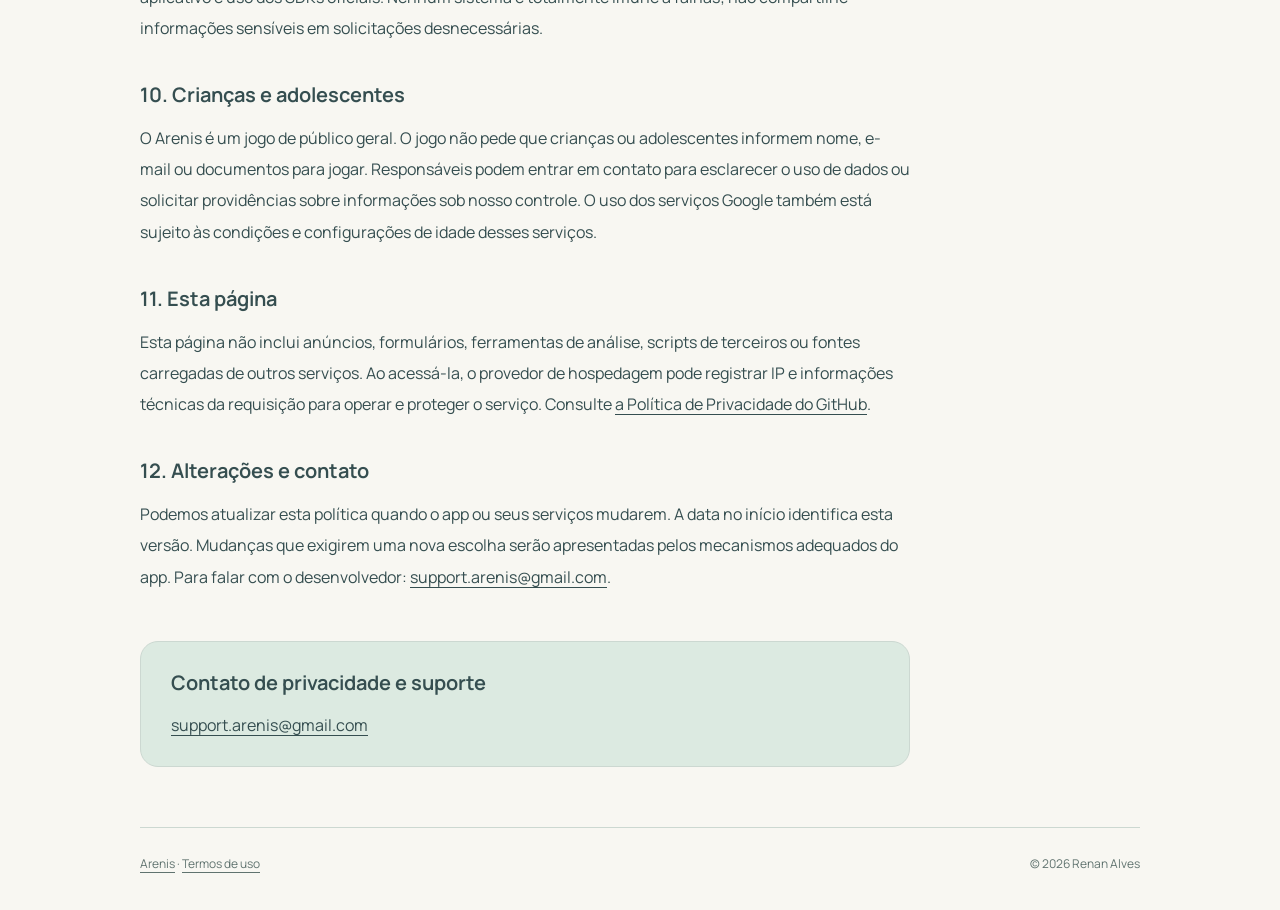
==== commit d6edb478: "Update public pages for the linear journey and timed levels" ====
--- a/website/privacy/index.html
+++ b/website/privacy/index.html
@@ -6,7 +6,7 @@
 <link rel="stylesheet" href="../styles.css"><link rel="icon" type="image/svg+xml" href="../mascot.svg"></head>
 <body><div class="page"><header><a class="brand" href="../"><img src="../mascot.svg" width="56" height="56" alt=""><span><b>arenis</b><small>Sand Sort Challenge</small></span></a>
 <nav aria-label="Idioma da página"><a href="./" lang="pt-BR" aria-current="page">Português</a><a href="en/" lang="en">English</a><a href="es-419/" lang="es-419">Español</a></nav></header>
-<main><div class="intro"><p class="eyebrow">Arenis: Sand Sort Challenge</p><h1>Política de Privacidade</h1><p class="lead">Entenda como seus dados são tratados enquanto você joga, vê anúncios ou escolhe sincronizar seu progresso.</p><p class="date"><time datetime="2026-11-19">Atualizada em 19 de novembro de 2026</time></p></div>
-<div class="summary"><div><strong>No aparelho</strong><p>Partidas e preferências são salvas localmente.</p></div><div><strong>Anúncios</strong><p>O Google trata dados para fornecer publicidade.</p></div><div><strong>Nuvem opcional</strong><p>Somente conclusões e recordes são sincronizados.</p></div></div><article><section id="sobre"><h2>1. Sobre esta política</h2><p>Esta política se aplica ao aplicativo Android Arenis: Sand Sort Challenge e a esta página. O jogo é desenvolvido de forma independente por Renan Alves. Para dúvidas ou solicitações de privacidade, use o contato indicado ao final.</p><p>Você pode jogar sem criar um cadastro próprio do Arenis. Anúncios e sincronização dependem da disponibilidade dos serviços Google; a sincronização é uma escolha opcional e pode não estar disponível em versões de desenvolvimento.</p></section><section id="local"><h2>2. Dados salvos no aparelho</h2><p>O app guarda progresso, estrelas, melhores jogadas, a partida em andamento de cada dificuldade, histórico de desfazer, cores reveladas e trancas. Também salva idioma, tema, acessibilidade, áudio, tutoriais vistos, opção de sincronização e contador local de anúncios.</p><p>Esses dados permitem retomar partidas, preservar suas escolhas e controlar a frequência dos anúncios. Não temos um servidor próprio para receber suas partidas em andamento ou preferências.</p></section><section id="anuncios"><h2>3. Anúncios e dados do Google</h2><p>O Arenis usa Google AdMob. O SDK trata IP (inclusive para localização aproximada), identificadores de publicidade/dispositivo e, quando aplicável, conta; interações com o app/anúncios; e diagnósticos. As finalidades incluem publicidade, medição e prevenção de fraude. O SDK protege a transmissão com TLS. Consulte <a href="https://developers.google.com/admob/android/privacy/play-data-disclosure">os detalhes do SDK</a> e <a href="https://policies.google.com/privacy">a Política de Privacidade do Google</a>.</p><p>O jogo exibe banners e anúncios intersticiais em transições após resultados. Não há recompensas vinculadas a anúncios. O código do jogo não solicita câmera, microfone, contatos ou localização precisa.</p></section><section id="escolhas"><h2>4. Suas escolhas sobre anúncios</h2><p>A plataforma de consentimento do Google (UMP) verifica quais opções precisam ser apresentadas conforme a região e o estado do consentimento. Quando aplicável, você pode aceitar, recusar ou gerenciar finalidades e parceiros.</p><p>Quando disponível, reabra as escolhas em Configurações → Conta e privacidade → Privacidade dos anúncios. O Android também oferece controles para o identificador de publicidade. Recusar a personalização não significa necessariamente deixar de receber anúncios. Saiba mais em <a href="https://policies.google.com/technologies/partner-sites">como o Google usa dados</a>.</p></section><section id="nuvem"><h2>5. Sincronização opcional com Play Games</h2><p>O SDK do Google Play Games é inicializado na abertura do app para preparar a conexão e pode reconhecer automaticamente um perfil já configurado no aparelho. Essa preparação usa os dados de conta e técnicos necessários ao serviço, conforme <a href="https://policies.google.com/privacy">a Política de Privacidade do Google</a>. A criação automática de novos perfis permanece desativada; a conexão explícita pode apresentar a interface do Google.</p><p>Se o recurso estiver disponível e você ativar Sincronizar progresso em Conta e privacidade, o Google Play Games autentica sua Conta do Google e armazena uma cópia das conclusões. O Google também trata os dados de conta e técnicos necessários ao seu serviço, conforme <a href="https://policies.google.com/privacy">a Política de Privacidade do Google</a>.</p><p>A cópia enviada pelo Arenis contém identificadores e revisões dos níveis, versão das regras, estrelas e melhores quantidades de jogadas. Partidas em andamento, desfazer, preferências e contador de anúncios não fazem parte dessa cópia. Desativar a sincronização interrompe a leitura e o envio de resultados pelo Arenis, mas não exclui cópias já salvas nem desconecta sua Conta do Google.</p></section><section id="contato"><h2>6. Quando você entra em contato</h2><p>Se enviar uma mensagem de suporte ou privacidade, trataremos seu e-mail e as informações fornecidas para responder e resolver a solicitação. Envie somente o necessário; não envie senhas ou documentos de identidade sem uma necessidade previamente esclarecida.</p></section><section id="exclusao"><h2>7. Retenção e exclusão</h2><p>Os dados locais permanecem até você limpar o armazenamento do Arenis nas configurações do Android ou desinstalar o app. Essa ação remove partidas e preferências locais; não exclui automaticamente dados mantidos pelo Google.</p><p>Para remover o progresso na nuvem, desative a sincronização no Arenis e siga <a href="https://support.google.com/googleplay/answer/9130646">as instruções de exclusão do Play Games</a>. Para evitar reenviar esse progresso, remova também a cópia local antes de voltar a ativar a sincronização. A exclusão pode causar perda definitiva de estrelas e recordes.</p><p>Mensagens de contato são mantidas enquanto necessárias ao atendimento e ao cumprimento de obrigações aplicáveis. Google e GitHub mantêm dados dos seus serviços segundo as próprias políticas; não prometemos prazos ou exclusões que não controlamos.</p></section><section id="direitos"><h2>8. Solicitações e direitos</h2><p>Você pode usar o contato desta página para esclarecer o tratamento de dados ou solicitar acesso, correção, exclusão e outros direitos previstos pela legislação aplicável. As solicitações serão analisadas considerando os dados sob nosso controle e a necessidade de verificar a legitimidade do pedido. Para dados da sua Conta do Google, use também os controles do próprio Google.</p></section><section id="seguranca"><h2>9. Serviços externos e segurança</h2><p>Google fornece publicidade, consentimento e, quando ativada, sincronização. GitHub hospeda esta página. Esses serviços podem processar dados em países diferentes do seu, conforme suas políticas e mecanismos de proteção. Não publicamos seus resultados individuais nesta página.</p><p>Adotamos medidas compatíveis com o funcionamento do app, como arquivos no espaço privado do aplicativo e uso dos SDKs oficiais. Nenhum sistema é totalmente imune a falhas; não compartilhe informações sensíveis em solicitações desnecessárias.</p></section><section id="familias"><h2>10. Crianças e adolescentes</h2><p>O Arenis é um jogo de público geral. O jogo não pede que crianças ou adolescentes informem nome, e-mail ou documentos para jogar. Responsáveis podem entrar em contato para esclarecer o uso de dados ou solicitar providências sobre informações sob nosso controle. O uso dos serviços Google também está sujeito às condições e configurações de idade desses serviços.</p></section><section id="pagina"><h2>11. Esta página</h2><p>Esta página não inclui anúncios, formulários, ferramentas de análise, scripts de terceiros ou fontes carregadas de outros serviços. Ao acessá-la, o provedor de hospedagem pode registrar IP e informações técnicas da requisição para operar e proteger o serviço. Consulte <a href="https://docs.github.com/site-policy/privacy-policies/github-general-privacy-statement">a Política de Privacidade do GitHub</a>.</p></section><section id="alteracoes"><h2>12. Alterações e contato</h2><p>Podemos atualizar esta política quando o app ou seus serviços mudarem. A data no início identifica esta versão. Mudanças que exigirem uma nova escolha serão apresentadas pelos mecanismos adequados do app. Para falar com o desenvolvedor: <a href="mailto:support.arenis@gmail.com">support.arenis@gmail.com</a>.</p></section></article>
+<main><div class="intro"><p class="eyebrow">Arenis: Sand Sort Challenge</p><h1>Política de Privacidade</h1><p class="lead">Entenda como seus dados são tratados enquanto você joga, vê anúncios ou escolhe sincronizar seu progresso.</p><p class="date"><time datetime="2026-11-22">Atualizada em 22 de novembro de 2026</time></p></div>
+<div class="summary"><div><strong>No aparelho</strong><p>Partidas e preferências são salvas localmente.</p></div><div><strong>Anúncios</strong><p>O Google trata dados para fornecer publicidade.</p></div><div><strong>Nuvem opcional</strong><p>Somente conclusões e recordes são sincronizados.</p></div></div><article><section id="sobre"><h2>1. Sobre esta política</h2><p>Esta política se aplica ao aplicativo Android Arenis: Sand Sort Challenge e a esta página. O jogo é desenvolvido de forma independente por Renan Alves. Para dúvidas ou solicitações de privacidade, use o contato indicado ao final.</p><p>Você pode jogar sem criar um cadastro próprio do Arenis. Anúncios e sincronização dependem da disponibilidade dos serviços Google; a sincronização é uma escolha opcional e pode não estar disponível em versões de desenvolvimento.</p></section><section id="local"><h2>2. Dados salvos no aparelho</h2><p>O app guarda progresso, estrelas, melhores jogadas, uma partida em andamento da campanha, tempo decorrido nas fases com cronômetro, histórico de desfazer, cores reveladas e trancas. Também salva idioma, tema, acessibilidade, áudio, tutoriais vistos, opção de sincronização e contador local de anúncios.</p><p>Esses dados permitem retomar partidas, preservar suas escolhas e controlar a frequência dos anúncios. Não temos um servidor próprio para receber suas partidas em andamento ou preferências.</p></section><section id="anuncios"><h2>3. Anúncios e dados do Google</h2><p>O Arenis usa Google AdMob. O SDK trata IP (inclusive para localização aproximada), identificadores de publicidade/dispositivo e, quando aplicável, conta; interações com o app/anúncios; e diagnósticos. As finalidades incluem publicidade, medição e prevenção de fraude. O SDK protege a transmissão com TLS. Consulte <a href="https://developers.google.com/admob/android/privacy/play-data-disclosure">os detalhes do SDK</a> e <a href="https://policies.google.com/privacy">a Política de Privacidade do Google</a>.</p><p>O jogo exibe banners e anúncios intersticiais em transições após resultados. Não há recompensas vinculadas a anúncios. O código do jogo não solicita câmera, microfone, contatos ou localização precisa.</p></section><section id="escolhas"><h2>4. Suas escolhas sobre anúncios</h2><p>A plataforma de consentimento do Google (UMP) verifica quais opções precisam ser apresentadas conforme a região e o estado do consentimento. Quando aplicável, você pode aceitar, recusar ou gerenciar finalidades e parceiros.</p><p>Quando disponível, reabra as escolhas em Configurações → Conta e privacidade → Privacidade dos anúncios. O Android também oferece controles para o identificador de publicidade. Recusar a personalização não significa necessariamente deixar de receber anúncios. Saiba mais em <a href="https://policies.google.com/technologies/partner-sites">como o Google usa dados</a>.</p></section><section id="nuvem"><h2>5. Sincronização opcional com Play Games</h2><p>O SDK do Google Play Games é inicializado na abertura do app para preparar a conexão e pode reconhecer automaticamente um perfil já configurado no aparelho. Essa preparação usa os dados de conta e técnicos necessários ao serviço, conforme <a href="https://policies.google.com/privacy">a Política de Privacidade do Google</a>. A criação automática de novos perfis permanece desativada; a conexão explícita pode apresentar a interface do Google.</p><p>Se o recurso estiver disponível e você ativar Sincronizar progresso em Conta e privacidade, o Google Play Games autentica sua Conta do Google e armazena uma cópia das conclusões. O Google também trata os dados de conta e técnicos necessários ao seu serviço, conforme <a href="https://policies.google.com/privacy">a Política de Privacidade do Google</a>.</p><p>A cópia enviada pelo Arenis contém identificadores e revisões dos níveis, versão das regras, estrelas e melhores quantidades de jogadas. Partidas em andamento, desfazer, preferências e contador de anúncios não fazem parte dessa cópia. Desativar a sincronização interrompe a leitura e o envio de resultados pelo Arenis, mas não exclui cópias já salvas nem desconecta sua Conta do Google.</p></section><section id="contato"><h2>6. Quando você entra em contato</h2><p>Se enviar uma mensagem de suporte ou privacidade, trataremos seu e-mail e as informações fornecidas para responder e resolver a solicitação. Envie somente o necessário; não envie senhas ou documentos de identidade sem uma necessidade previamente esclarecida.</p></section><section id="exclusao"><h2>7. Retenção e exclusão</h2><p>Os dados locais permanecem até você limpar o armazenamento do Arenis nas configurações do Android ou desinstalar o app. Essa ação remove partidas e preferências locais; não exclui automaticamente dados mantidos pelo Google.</p><p>Para remover o progresso na nuvem, desative a sincronização no Arenis e siga <a href="https://support.google.com/googleplay/answer/9130646">as instruções de exclusão do Play Games</a>. Para evitar reenviar esse progresso, remova também a cópia local antes de voltar a ativar a sincronização. A exclusão pode causar perda definitiva de estrelas e recordes.</p><p>Mensagens de contato são mantidas enquanto necessárias ao atendimento e ao cumprimento de obrigações aplicáveis. Google e GitHub mantêm dados dos seus serviços segundo as próprias políticas; não prometemos prazos ou exclusões que não controlamos.</p></section><section id="direitos"><h2>8. Solicitações e direitos</h2><p>Você pode usar o contato desta página para esclarecer o tratamento de dados ou solicitar acesso, correção, exclusão e outros direitos previstos pela legislação aplicável. As solicitações serão analisadas considerando os dados sob nosso controle e a necessidade de verificar a legitimidade do pedido. Para dados da sua Conta do Google, use também os controles do próprio Google.</p></section><section id="seguranca"><h2>9. Serviços externos e segurança</h2><p>Google fornece publicidade, consentimento e, quando ativada, sincronização. GitHub hospeda esta página. Esses serviços podem processar dados em países diferentes do seu, conforme suas políticas e mecanismos de proteção. Não publicamos seus resultados individuais nesta página.</p><p>Adotamos medidas compatíveis com o funcionamento do app, como arquivos no espaço privado do aplicativo e uso dos SDKs oficiais. Nenhum sistema é totalmente imune a falhas; não compartilhe informações sensíveis em solicitações desnecessárias.</p></section><section id="familias"><h2>10. Crianças e adolescentes</h2><p>O Arenis é um jogo de público geral. O jogo não pede que crianças ou adolescentes informem nome, e-mail ou documentos para jogar. Responsáveis podem entrar em contato para esclarecer o uso de dados ou solicitar providências sobre informações sob nosso controle. O uso dos serviços Google também está sujeito às condições e configurações de idade desses serviços.</p></section><section id="pagina"><h2>11. Esta página</h2><p>Esta página não inclui anúncios, formulários, ferramentas de análise, scripts de terceiros ou fontes carregadas de outros serviços. Ao acessá-la, o provedor de hospedagem pode registrar IP e informações técnicas da requisição para operar e proteger o serviço. Consulte <a href="https://docs.github.com/site-policy/privacy-policies/github-general-privacy-statement">a Política de Privacidade do GitHub</a>.</p></section><section id="alteracoes"><h2>12. Alterações e contato</h2><p>Podemos atualizar esta política quando o app ou seus serviços mudarem. A data no início identifica esta versão. Mudanças que exigirem uma nova escolha serão apresentadas pelos mecanismos adequados do app. Para falar com o desenvolvedor: <a href="mailto:support.arenis@gmail.com">support.arenis@gmail.com</a>.</p></section></article>
 <aside class="contact"><h2>Contato de privacidade e suporte</h2><p><a href="mailto:support.arenis@gmail.com">support.arenis@gmail.com</a></p></aside></main>
 <footer><span><a href="../">Arenis</a> · <a href="../terms/">Termos de uso</a></span><span>© 2026 Renan Alves</span></footer></div></body></html>
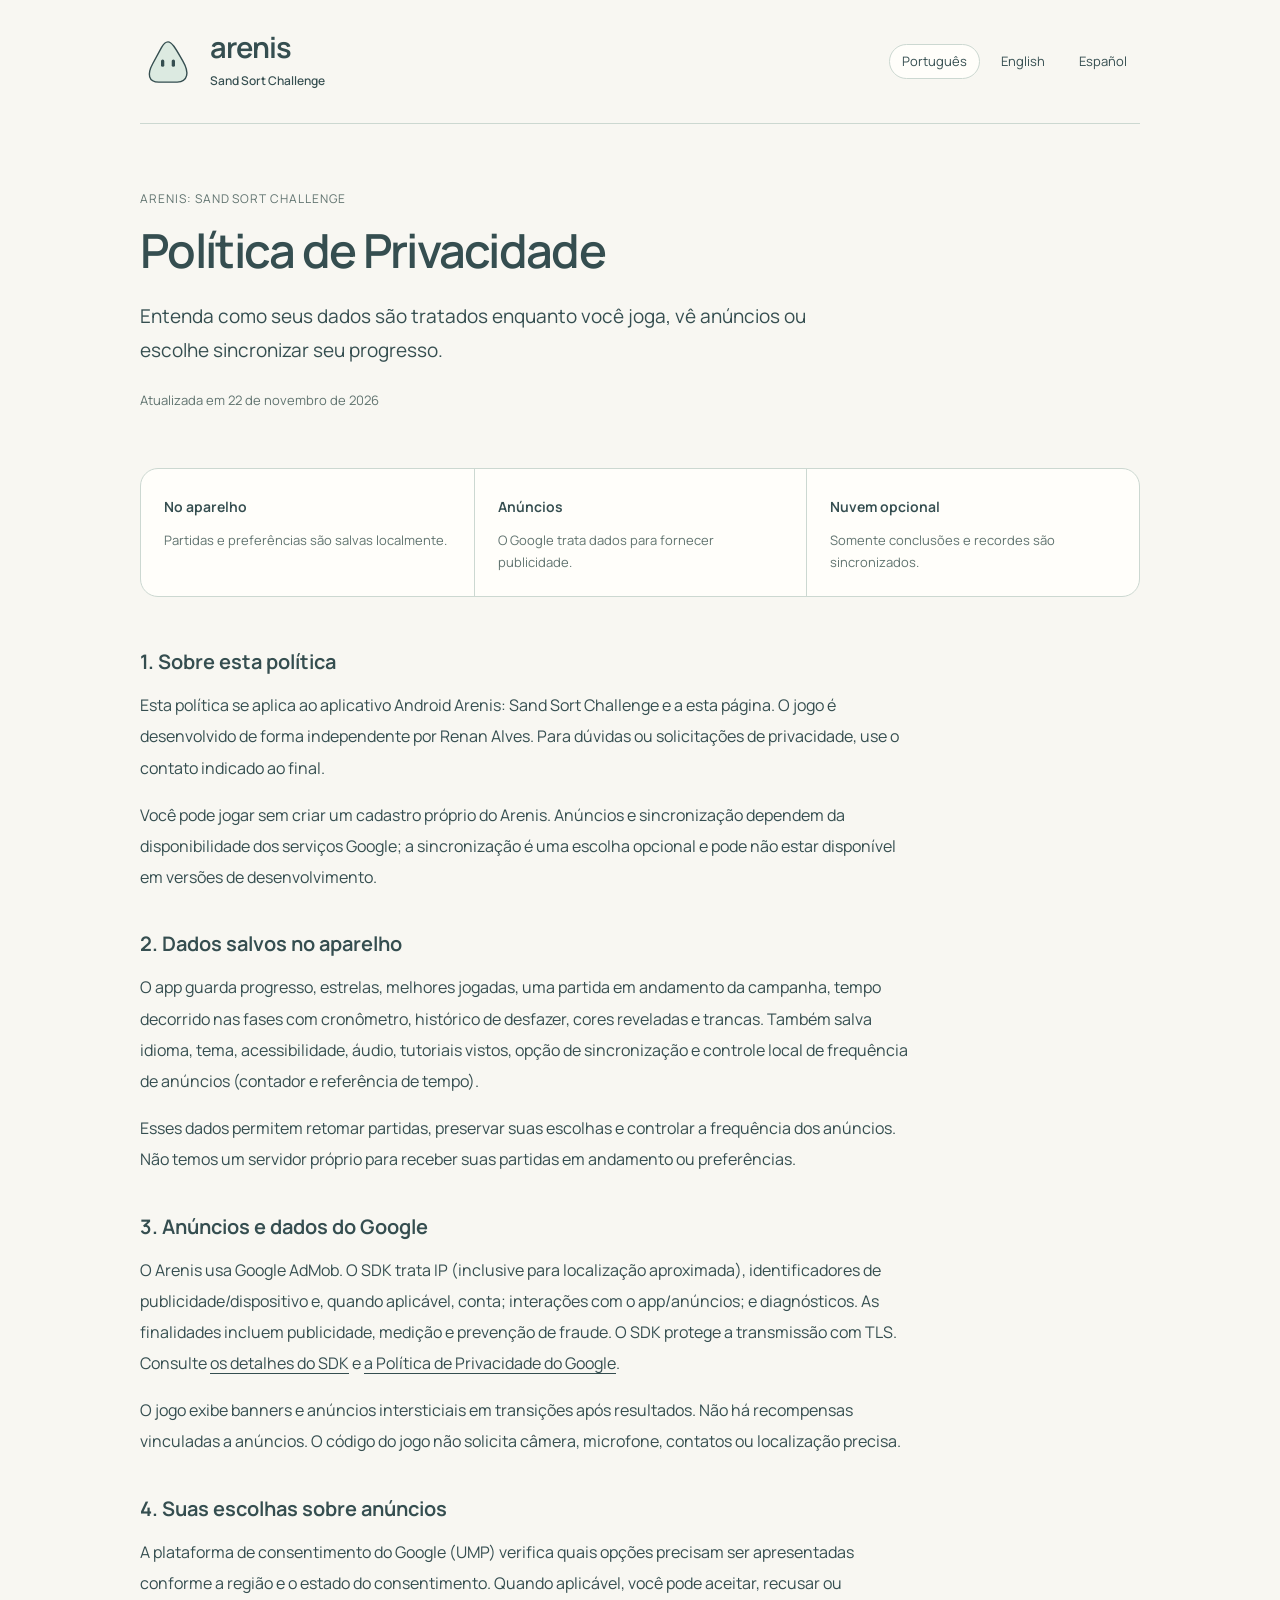
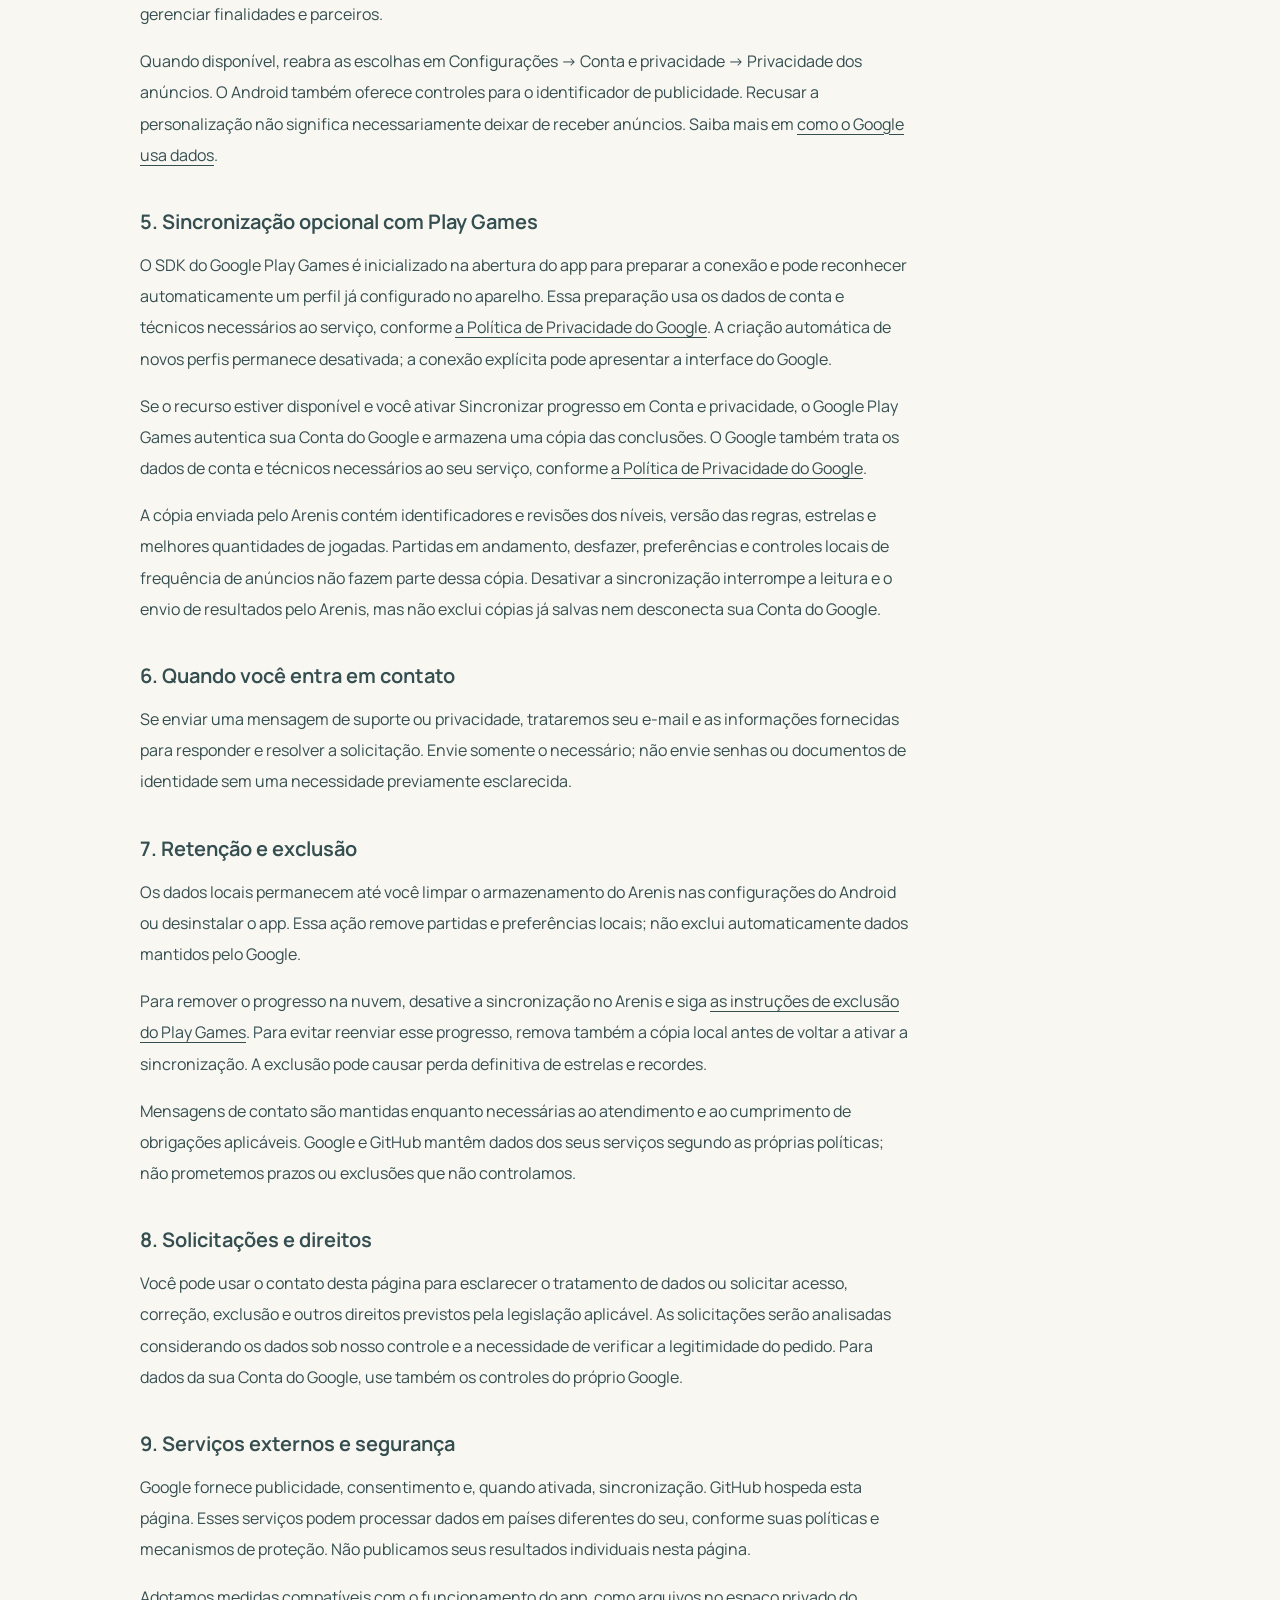
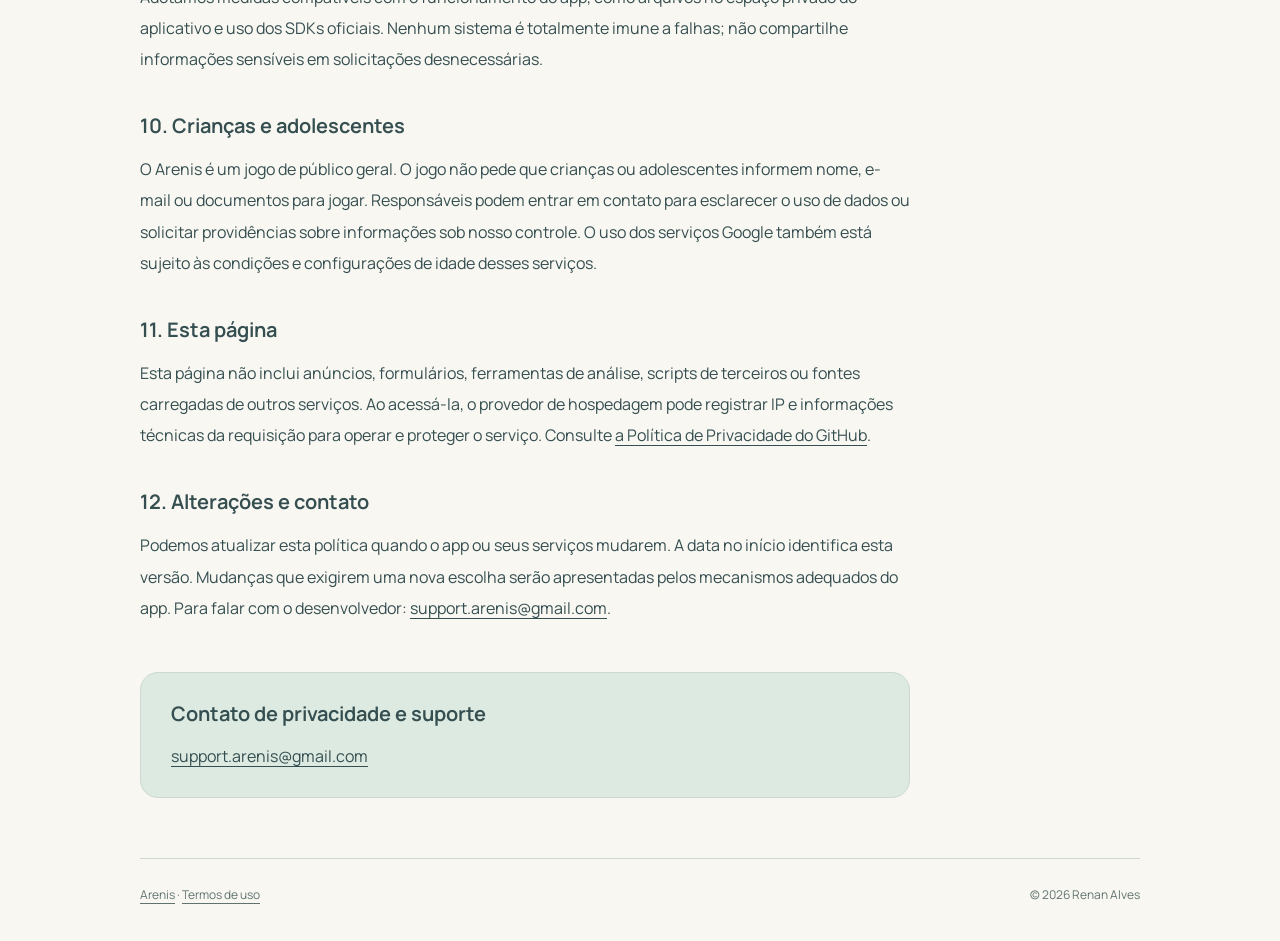
==== commit 275c28a2: "Reduce interstitial frequency and protect introductory levels" ====
--- a/website/privacy/index.html
+++ b/website/privacy/index.html
@@ -7,6 +7,6 @@
 <body><div class="page"><header><a class="brand" href="../"><img src="../mascot.svg" width="56" height="56" alt=""><span><b>arenis</b><small>Sand Sort Challenge</small></span></a>
 <nav aria-label="Idioma da página"><a href="./" lang="pt-BR" aria-current="page">Português</a><a href="en/" lang="en">English</a><a href="es-419/" lang="es-419">Español</a></nav></header>
 <main><div class="intro"><p class="eyebrow">Arenis: Sand Sort Challenge</p><h1>Política de Privacidade</h1><p class="lead">Entenda como seus dados são tratados enquanto você joga, vê anúncios ou escolhe sincronizar seu progresso.</p><p class="date"><time datetime="2026-11-22">Atualizada em 22 de novembro de 2026</time></p></div>
-<div class="summary"><div><strong>No aparelho</strong><p>Partidas e preferências são salvas localmente.</p></div><div><strong>Anúncios</strong><p>O Google trata dados para fornecer publicidade.</p></div><div><strong>Nuvem opcional</strong><p>Somente conclusões e recordes são sincronizados.</p></div></div><article><section id="sobre"><h2>1. Sobre esta política</h2><p>Esta política se aplica ao aplicativo Android Arenis: Sand Sort Challenge e a esta página. O jogo é desenvolvido de forma independente por Renan Alves. Para dúvidas ou solicitações de privacidade, use o contato indicado ao final.</p><p>Você pode jogar sem criar um cadastro próprio do Arenis. Anúncios e sincronização dependem da disponibilidade dos serviços Google; a sincronização é uma escolha opcional e pode não estar disponível em versões de desenvolvimento.</p></section><section id="local"><h2>2. Dados salvos no aparelho</h2><p>O app guarda progresso, estrelas, melhores jogadas, uma partida em andamento da campanha, tempo decorrido nas fases com cronômetro, histórico de desfazer, cores reveladas e trancas. Também salva idioma, tema, acessibilidade, áudio, tutoriais vistos, opção de sincronização e contador local de anúncios.</p><p>Esses dados permitem retomar partidas, preservar suas escolhas e controlar a frequência dos anúncios. Não temos um servidor próprio para receber suas partidas em andamento ou preferências.</p></section><section id="anuncios"><h2>3. Anúncios e dados do Google</h2><p>O Arenis usa Google AdMob. O SDK trata IP (inclusive para localização aproximada), identificadores de publicidade/dispositivo e, quando aplicável, conta; interações com o app/anúncios; e diagnósticos. As finalidades incluem publicidade, medição e prevenção de fraude. O SDK protege a transmissão com TLS. Consulte <a href="https://developers.google.com/admob/android/privacy/play-data-disclosure">os detalhes do SDK</a> e <a href="https://policies.google.com/privacy">a Política de Privacidade do Google</a>.</p><p>O jogo exibe banners e anúncios intersticiais em transições após resultados. Não há recompensas vinculadas a anúncios. O código do jogo não solicita câmera, microfone, contatos ou localização precisa.</p></section><section id="escolhas"><h2>4. Suas escolhas sobre anúncios</h2><p>A plataforma de consentimento do Google (UMP) verifica quais opções precisam ser apresentadas conforme a região e o estado do consentimento. Quando aplicável, você pode aceitar, recusar ou gerenciar finalidades e parceiros.</p><p>Quando disponível, reabra as escolhas em Configurações → Conta e privacidade → Privacidade dos anúncios. O Android também oferece controles para o identificador de publicidade. Recusar a personalização não significa necessariamente deixar de receber anúncios. Saiba mais em <a href="https://policies.google.com/technologies/partner-sites">como o Google usa dados</a>.</p></section><section id="nuvem"><h2>5. Sincronização opcional com Play Games</h2><p>O SDK do Google Play Games é inicializado na abertura do app para preparar a conexão e pode reconhecer automaticamente um perfil já configurado no aparelho. Essa preparação usa os dados de conta e técnicos necessários ao serviço, conforme <a href="https://policies.google.com/privacy">a Política de Privacidade do Google</a>. A criação automática de novos perfis permanece desativada; a conexão explícita pode apresentar a interface do Google.</p><p>Se o recurso estiver disponível e você ativar Sincronizar progresso em Conta e privacidade, o Google Play Games autentica sua Conta do Google e armazena uma cópia das conclusões. O Google também trata os dados de conta e técnicos necessários ao seu serviço, conforme <a href="https://policies.google.com/privacy">a Política de Privacidade do Google</a>.</p><p>A cópia enviada pelo Arenis contém identificadores e revisões dos níveis, versão das regras, estrelas e melhores quantidades de jogadas. Partidas em andamento, desfazer, preferências e contador de anúncios não fazem parte dessa cópia. Desativar a sincronização interrompe a leitura e o envio de resultados pelo Arenis, mas não exclui cópias já salvas nem desconecta sua Conta do Google.</p></section><section id="contato"><h2>6. Quando você entra em contato</h2><p>Se enviar uma mensagem de suporte ou privacidade, trataremos seu e-mail e as informações fornecidas para responder e resolver a solicitação. Envie somente o necessário; não envie senhas ou documentos de identidade sem uma necessidade previamente esclarecida.</p></section><section id="exclusao"><h2>7. Retenção e exclusão</h2><p>Os dados locais permanecem até você limpar o armazenamento do Arenis nas configurações do Android ou desinstalar o app. Essa ação remove partidas e preferências locais; não exclui automaticamente dados mantidos pelo Google.</p><p>Para remover o progresso na nuvem, desative a sincronização no Arenis e siga <a href="https://support.google.com/googleplay/answer/9130646">as instruções de exclusão do Play Games</a>. Para evitar reenviar esse progresso, remova também a cópia local antes de voltar a ativar a sincronização. A exclusão pode causar perda definitiva de estrelas e recordes.</p><p>Mensagens de contato são mantidas enquanto necessárias ao atendimento e ao cumprimento de obrigações aplicáveis. Google e GitHub mantêm dados dos seus serviços segundo as próprias políticas; não prometemos prazos ou exclusões que não controlamos.</p></section><section id="direitos"><h2>8. Solicitações e direitos</h2><p>Você pode usar o contato desta página para esclarecer o tratamento de dados ou solicitar acesso, correção, exclusão e outros direitos previstos pela legislação aplicável. As solicitações serão analisadas considerando os dados sob nosso controle e a necessidade de verificar a legitimidade do pedido. Para dados da sua Conta do Google, use também os controles do próprio Google.</p></section><section id="seguranca"><h2>9. Serviços externos e segurança</h2><p>Google fornece publicidade, consentimento e, quando ativada, sincronização. GitHub hospeda esta página. Esses serviços podem processar dados em países diferentes do seu, conforme suas políticas e mecanismos de proteção. Não publicamos seus resultados individuais nesta página.</p><p>Adotamos medidas compatíveis com o funcionamento do app, como arquivos no espaço privado do aplicativo e uso dos SDKs oficiais. Nenhum sistema é totalmente imune a falhas; não compartilhe informações sensíveis em solicitações desnecessárias.</p></section><section id="familias"><h2>10. Crianças e adolescentes</h2><p>O Arenis é um jogo de público geral. O jogo não pede que crianças ou adolescentes informem nome, e-mail ou documentos para jogar. Responsáveis podem entrar em contato para esclarecer o uso de dados ou solicitar providências sobre informações sob nosso controle. O uso dos serviços Google também está sujeito às condições e configurações de idade desses serviços.</p></section><section id="pagina"><h2>11. Esta página</h2><p>Esta página não inclui anúncios, formulários, ferramentas de análise, scripts de terceiros ou fontes carregadas de outros serviços. Ao acessá-la, o provedor de hospedagem pode registrar IP e informações técnicas da requisição para operar e proteger o serviço. Consulte <a href="https://docs.github.com/site-policy/privacy-policies/github-general-privacy-statement">a Política de Privacidade do GitHub</a>.</p></section><section id="alteracoes"><h2>12. Alterações e contato</h2><p>Podemos atualizar esta política quando o app ou seus serviços mudarem. A data no início identifica esta versão. Mudanças que exigirem uma nova escolha serão apresentadas pelos mecanismos adequados do app. Para falar com o desenvolvedor: <a href="mailto:support.arenis@gmail.com">support.arenis@gmail.com</a>.</p></section></article>
+<div class="summary"><div><strong>No aparelho</strong><p>Partidas e preferências são salvas localmente.</p></div><div><strong>Anúncios</strong><p>O Google trata dados para fornecer publicidade.</p></div><div><strong>Nuvem opcional</strong><p>Somente conclusões e recordes são sincronizados.</p></div></div><article><section id="sobre"><h2>1. Sobre esta política</h2><p>Esta política se aplica ao aplicativo Android Arenis: Sand Sort Challenge e a esta página. O jogo é desenvolvido de forma independente por Renan Alves. Para dúvidas ou solicitações de privacidade, use o contato indicado ao final.</p><p>Você pode jogar sem criar um cadastro próprio do Arenis. Anúncios e sincronização dependem da disponibilidade dos serviços Google; a sincronização é uma escolha opcional e pode não estar disponível em versões de desenvolvimento.</p></section><section id="local"><h2>2. Dados salvos no aparelho</h2><p>O app guarda progresso, estrelas, melhores jogadas, uma partida em andamento da campanha, tempo decorrido nas fases com cronômetro, histórico de desfazer, cores reveladas e trancas. Também salva idioma, tema, acessibilidade, áudio, tutoriais vistos, opção de sincronização e controle local de frequência de anúncios (contador e referência de tempo).</p><p>Esses dados permitem retomar partidas, preservar suas escolhas e controlar a frequência dos anúncios. Não temos um servidor próprio para receber suas partidas em andamento ou preferências.</p></section><section id="anuncios"><h2>3. Anúncios e dados do Google</h2><p>O Arenis usa Google AdMob. O SDK trata IP (inclusive para localização aproximada), identificadores de publicidade/dispositivo e, quando aplicável, conta; interações com o app/anúncios; e diagnósticos. As finalidades incluem publicidade, medição e prevenção de fraude. O SDK protege a transmissão com TLS. Consulte <a href="https://developers.google.com/admob/android/privacy/play-data-disclosure">os detalhes do SDK</a> e <a href="https://policies.google.com/privacy">a Política de Privacidade do Google</a>.</p><p>O jogo exibe banners e anúncios intersticiais em transições após resultados. Não há recompensas vinculadas a anúncios. O código do jogo não solicita câmera, microfone, contatos ou localização precisa.</p></section><section id="escolhas"><h2>4. Suas escolhas sobre anúncios</h2><p>A plataforma de consentimento do Google (UMP) verifica quais opções precisam ser apresentadas conforme a região e o estado do consentimento. Quando aplicável, você pode aceitar, recusar ou gerenciar finalidades e parceiros.</p><p>Quando disponível, reabra as escolhas em Configurações → Conta e privacidade → Privacidade dos anúncios. O Android também oferece controles para o identificador de publicidade. Recusar a personalização não significa necessariamente deixar de receber anúncios. Saiba mais em <a href="https://policies.google.com/technologies/partner-sites">como o Google usa dados</a>.</p></section><section id="nuvem"><h2>5. Sincronização opcional com Play Games</h2><p>O SDK do Google Play Games é inicializado na abertura do app para preparar a conexão e pode reconhecer automaticamente um perfil já configurado no aparelho. Essa preparação usa os dados de conta e técnicos necessários ao serviço, conforme <a href="https://policies.google.com/privacy">a Política de Privacidade do Google</a>. A criação automática de novos perfis permanece desativada; a conexão explícita pode apresentar a interface do Google.</p><p>Se o recurso estiver disponível e você ativar Sincronizar progresso em Conta e privacidade, o Google Play Games autentica sua Conta do Google e armazena uma cópia das conclusões. O Google também trata os dados de conta e técnicos necessários ao seu serviço, conforme <a href="https://policies.google.com/privacy">a Política de Privacidade do Google</a>.</p><p>A cópia enviada pelo Arenis contém identificadores e revisões dos níveis, versão das regras, estrelas e melhores quantidades de jogadas. Partidas em andamento, desfazer, preferências e controles locais de frequência de anúncios não fazem parte dessa cópia. Desativar a sincronização interrompe a leitura e o envio de resultados pelo Arenis, mas não exclui cópias já salvas nem desconecta sua Conta do Google.</p></section><section id="contato"><h2>6. Quando você entra em contato</h2><p>Se enviar uma mensagem de suporte ou privacidade, trataremos seu e-mail e as informações fornecidas para responder e resolver a solicitação. Envie somente o necessário; não envie senhas ou documentos de identidade sem uma necessidade previamente esclarecida.</p></section><section id="exclusao"><h2>7. Retenção e exclusão</h2><p>Os dados locais permanecem até você limpar o armazenamento do Arenis nas configurações do Android ou desinstalar o app. Essa ação remove partidas e preferências locais; não exclui automaticamente dados mantidos pelo Google.</p><p>Para remover o progresso na nuvem, desative a sincronização no Arenis e siga <a href="https://support.google.com/googleplay/answer/9130646">as instruções de exclusão do Play Games</a>. Para evitar reenviar esse progresso, remova também a cópia local antes de voltar a ativar a sincronização. A exclusão pode causar perda definitiva de estrelas e recordes.</p><p>Mensagens de contato são mantidas enquanto necessárias ao atendimento e ao cumprimento de obrigações aplicáveis. Google e GitHub mantêm dados dos seus serviços segundo as próprias políticas; não prometemos prazos ou exclusões que não controlamos.</p></section><section id="direitos"><h2>8. Solicitações e direitos</h2><p>Você pode usar o contato desta página para esclarecer o tratamento de dados ou solicitar acesso, correção, exclusão e outros direitos previstos pela legislação aplicável. As solicitações serão analisadas considerando os dados sob nosso controle e a necessidade de verificar a legitimidade do pedido. Para dados da sua Conta do Google, use também os controles do próprio Google.</p></section><section id="seguranca"><h2>9. Serviços externos e segurança</h2><p>Google fornece publicidade, consentimento e, quando ativada, sincronização. GitHub hospeda esta página. Esses serviços podem processar dados em países diferentes do seu, conforme suas políticas e mecanismos de proteção. Não publicamos seus resultados individuais nesta página.</p><p>Adotamos medidas compatíveis com o funcionamento do app, como arquivos no espaço privado do aplicativo e uso dos SDKs oficiais. Nenhum sistema é totalmente imune a falhas; não compartilhe informações sensíveis em solicitações desnecessárias.</p></section><section id="familias"><h2>10. Crianças e adolescentes</h2><p>O Arenis é um jogo de público geral. O jogo não pede que crianças ou adolescentes informem nome, e-mail ou documentos para jogar. Responsáveis podem entrar em contato para esclarecer o uso de dados ou solicitar providências sobre informações sob nosso controle. O uso dos serviços Google também está sujeito às condições e configurações de idade desses serviços.</p></section><section id="pagina"><h2>11. Esta página</h2><p>Esta página não inclui anúncios, formulários, ferramentas de análise, scripts de terceiros ou fontes carregadas de outros serviços. Ao acessá-la, o provedor de hospedagem pode registrar IP e informações técnicas da requisição para operar e proteger o serviço. Consulte <a href="https://docs.github.com/site-policy/privacy-policies/github-general-privacy-statement">a Política de Privacidade do GitHub</a>.</p></section><section id="alteracoes"><h2>12. Alterações e contato</h2><p>Podemos atualizar esta política quando o app ou seus serviços mudarem. A data no início identifica esta versão. Mudanças que exigirem uma nova escolha serão apresentadas pelos mecanismos adequados do app. Para falar com o desenvolvedor: <a href="mailto:support.arenis@gmail.com">support.arenis@gmail.com</a>.</p></section></article>
 <aside class="contact"><h2>Contato de privacidade e suporte</h2><p><a href="mailto:support.arenis@gmail.com">support.arenis@gmail.com</a></p></aside></main>
 <footer><span><a href="../">Arenis</a> · <a href="../terms/">Termos de uso</a></span><span>© 2026 Renan Alves</span></footer></div></body></html>
